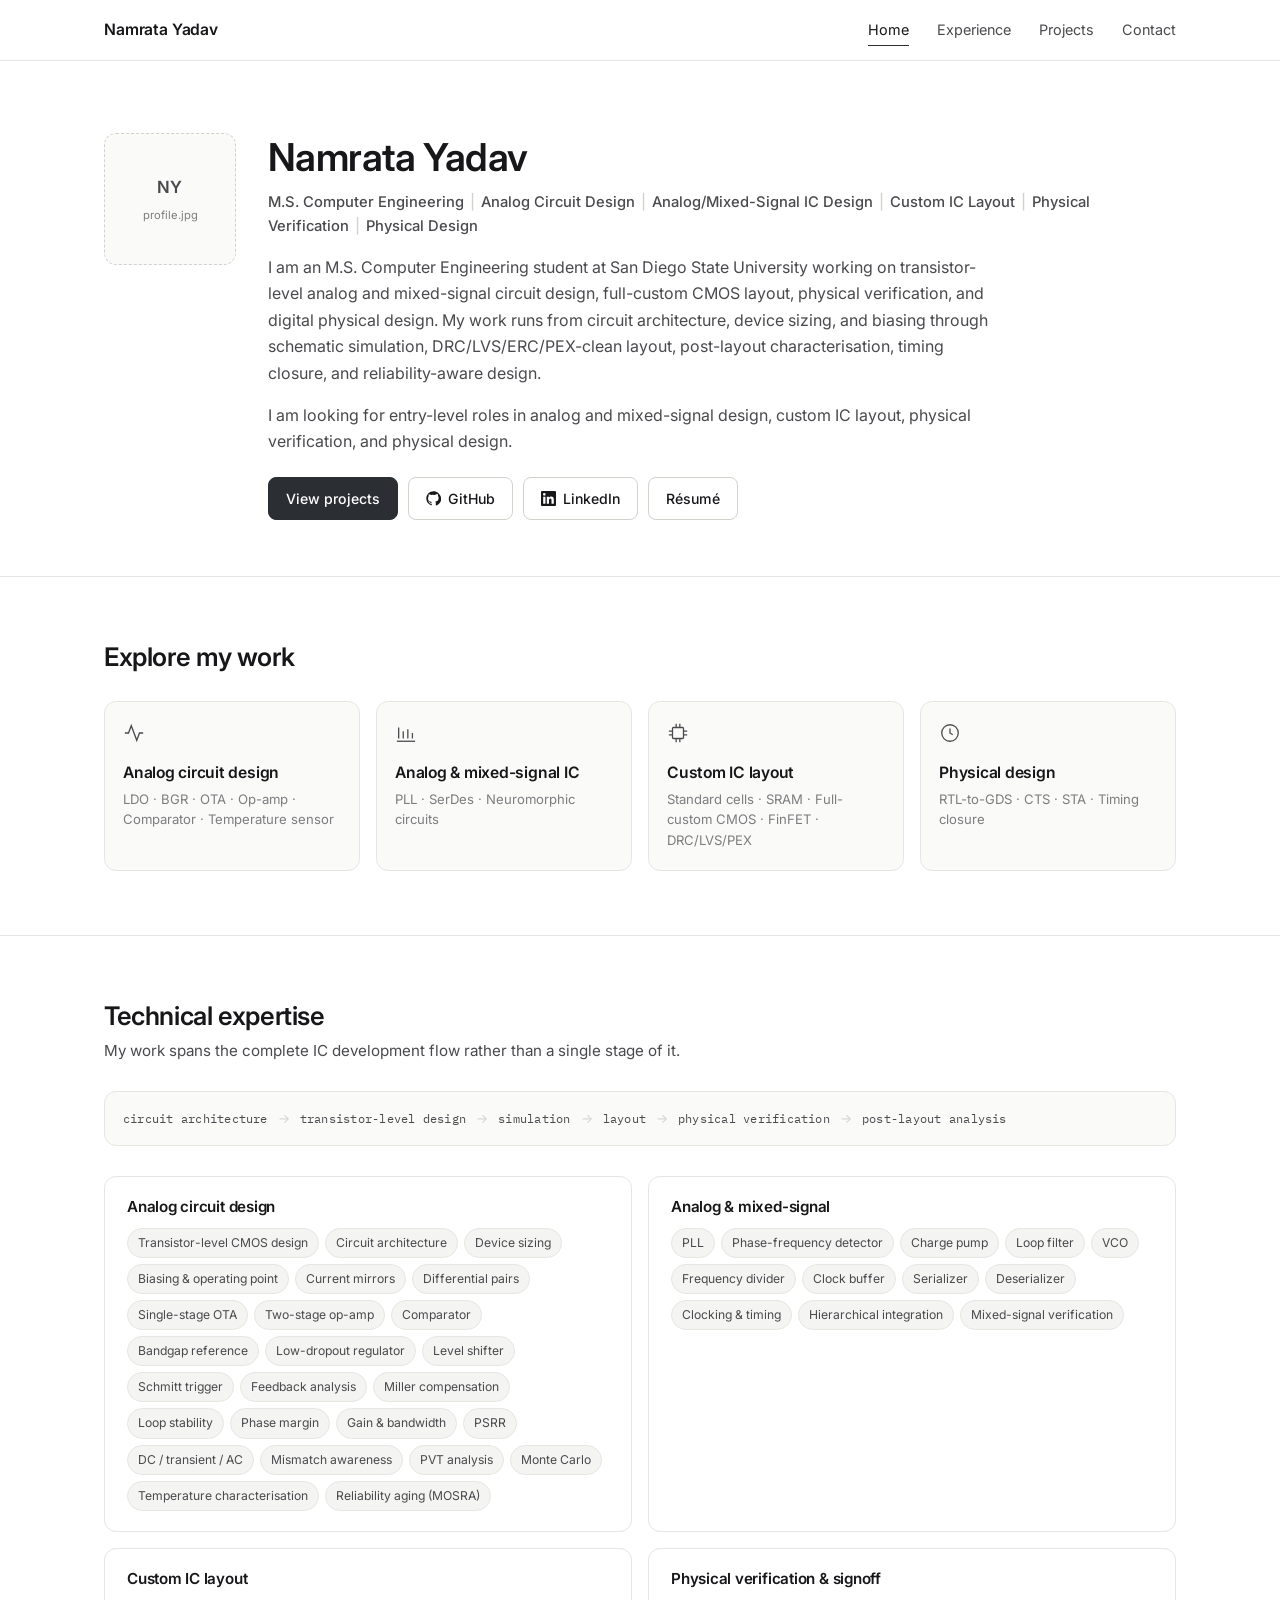
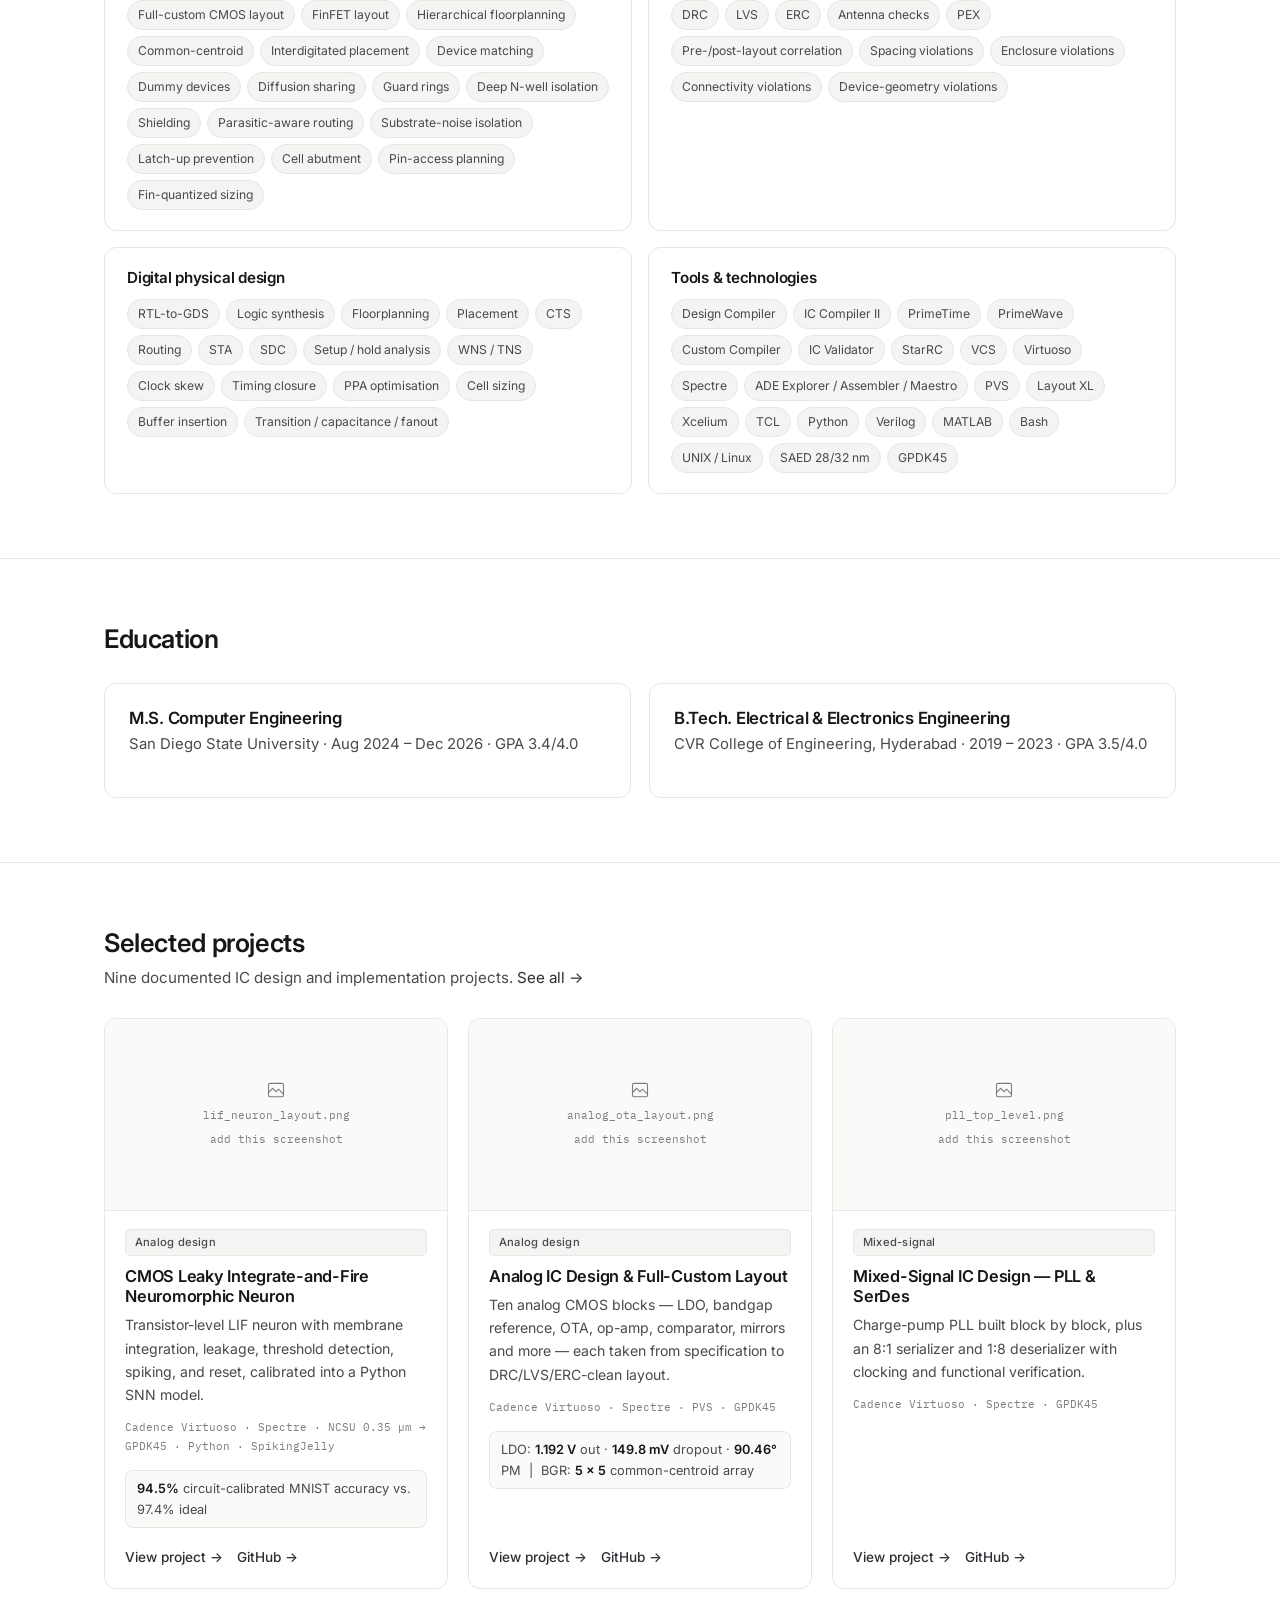
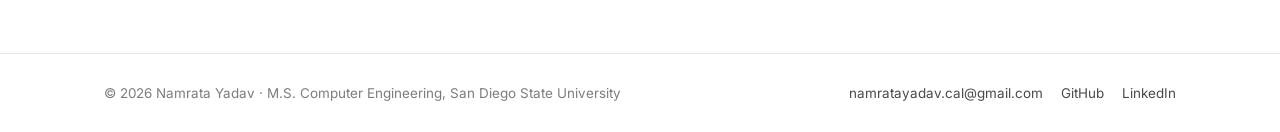
==== index.html @ 40e40172 "Add files via upload" ====
<!DOCTYPE html>
<html lang="en">
<head>
<meta charset="utf-8">
<meta name="viewport" content="width=device-width, initial-scale=1">
<title>Namrata Yadav | Analog &amp; Mixed-Signal IC Design and Layout</title>
<meta name="description" content="M.S. Computer Engineering student at SDSU specialising in analog circuit design, analog/mixed-signal IC design, custom IC layout, physical verification, and physical design.">
<link rel="preconnect" href="https://fonts.googleapis.com">
<link rel="preconnect" href="https://fonts.gstatic.com" crossorigin>
<link href="https://fonts.googleapis.com/css2?family=Inter:wght@400;500;600&family=IBM+Plex+Mono:wght@400;500&display=swap" rel="stylesheet">
<link rel="stylesheet" href="styles.css">
</head>
<body>
<header class="nav">
  <div class="nav-inner">
    <a class="nav-brand" href="index.html">Namrata Yadav</a>
    <button class="nav-toggle" aria-label="Toggle navigation" aria-expanded="false"><span></span></button>
    <nav class="nav-links">
      <a href="index.html">Home</a>
      <a href="experience.html">Experience</a>
      <a href="projects.html">Projects</a>
      <a href="contact.html">Contact</a>
    </nav>
  </div>
</header>
<main>
<section class="hero">
  <div class="wrap hero-grid">
    <img class="photo" src="profile.jpg" alt="Namrata Yadav">
    <div>
      <h1>Namrata Yadav</h1>
      <p class="hero-role">M.S. Computer Engineering<span>|</span>Analog Circuit Design<span>|</span>Analog/Mixed-Signal IC Design<span>|</span>Custom IC Layout<span>|</span>Physical Verification<span>|</span>Physical Design</p>
      <p class="lede">I am an M.S. Computer Engineering student at San Diego State University working on
      transistor-level analog and mixed-signal circuit design, full-custom CMOS layout, physical verification, and
      digital physical design. My work runs from circuit architecture, device sizing, and biasing through schematic
      simulation, DRC/LVS/ERC/PEX-clean layout, post-layout characterisation, timing closure, and reliability-aware
      design.</p>
      <p class="lede">I am looking for entry-level roles in analog and mixed-signal design, custom IC layout,
      physical verification, and physical design.</p>
      <div class="btn-row">
        <a class="btn btn-primary" href="projects.html">View projects</a>
        <a class="btn" href="https://github.com/NamrataVLSI"><svg viewBox="0 0 24 24" aria-hidden="true"><path d="M12 .5C5.7.5.5 5.7.5 12c0 5.1 3.3 9.4 7.9 10.9.6.1.8-.2.8-.6v-2c-3.2.7-3.9-1.5-3.9-1.5-.5-1.3-1.3-1.7-1.3-1.7-1.1-.7.1-.7.1-.7 1.2.1 1.8 1.2 1.8 1.2 1 1.8 2.7 1.3 3.4 1.1-.3-.8-.4-1.3-.8-1.6-2.6-.3-5.3-1.3-5.3-5.7 0-1.3.5-2.3 1.2-3.1-.1-.3-.5-1.5.1-3.1 0 0 1-.3 3.3 1.2a11.4 11.4 0 0 1 6 0C17.9 4.6 18.9 5 18.9 5c.6 1.6.2 2.8.1 3.1.8.8 1.2 1.8 1.2 3.1 0 4.4-2.7 5.4-5.3 5.7.4.4.8 1.1.8 2.2v3.3c0 .3.2.7.8.6 4.6-1.5 7.9-5.8 7.9-10.9C23.5 5.7 18.3.5 12 .5z"/></svg> GitHub</a>
        <a class="btn" href="https://www.linkedin.com/in/namrata-yadav"><svg viewBox="0 0 24 24" aria-hidden="true"><path d="M20.4 20.4h-3.6v-5.6c0-1.3 0-3-1.9-3s-2.1 1.4-2.1 2.9v5.7H9.3V9h3.4v1.6h.1c.5-.9 1.7-1.9 3.4-1.9 3.6 0 4.3 2.4 4.3 5.5v6.2zM5.3 7.4a2.1 2.1 0 1 1 0-4.2 2.1 2.1 0 0 1 0 4.2zM7.1 20.4H3.5V9h3.6v11.4zM22.2 0H1.8C.8 0 0 .8 0 1.7v20.6c0 .9.8 1.7 1.8 1.7h20.4c1 0 1.8-.8 1.8-1.7V1.7c0-.9-.8-1.7-1.8-1.7z"/></svg> LinkedIn</a>
        <a class="btn" href="Namrata_Yadav_Resume.pdf">R&eacute;sum&eacute;</a>
      </div>
    </div>
  </div>
</section>

<section class="section">
  <div class="wrap">
    <div class="section-head"><h2>Explore my work</h2></div>
    <div class="explore-grid"><a class="explore-card" href="projects.html#analog-design"><div class="explore-icon"><svg viewBox="0 0 24 24"><path d="M2 12h4l3-8 6 16 3-8h4"/></svg></div><h3>Analog circuit design</h3><p>LDO &middot; BGR &middot; OTA &middot; Op-amp &middot; Comparator &middot; Temperature sensor</p></a><a class="explore-card" href="projects.html#mixed-signal"><div class="explore-icon"><svg viewBox="0 0 24 24"><path d="M4 18V6M9 18V10M14 18V8M19 18v-6"/><path d="M2 21h20"/></svg></div><h3>Analog &amp; mixed-signal IC</h3><p>PLL &middot; SerDes &middot; Neuromorphic circuits</p></a><a class="explore-card" href="projects.html#custom-layout"><div class="explore-icon"><svg viewBox="0 0 24 24"><rect x="6" y="6" width="12" height="12" rx="1"/><path d="M10 2v4M14 2v4M10 18v4M14 18v4M2 10h4M2 14h4M18 10h4M18 14h4"/></svg></div><h3>Custom IC layout</h3><p>Standard cells &middot; SRAM &middot; Full-custom CMOS &middot; FinFET &middot; DRC/LVS/PEX</p></a><a class="explore-card" href="projects.html#physical-design"><div class="explore-icon"><svg viewBox="0 0 24 24"><circle cx="12" cy="12" r="9"/><path d="M12 7v5l3 2"/></svg></div><h3>Physical design</h3><p>RTL-to-GDS &middot; CTS &middot; STA &middot; Timing closure</p></a></div>
  </div>
</section>

<section class="section" id="expertise">
  <div class="wrap">
    <div class="section-head">
      <h2>Technical expertise</h2>
      <p>My work spans the complete IC development flow rather than a single stage of it.</p>
    </div>
    <div class="flow-rail">
      <span>circuit architecture</span><i>&rarr;</i>
      <span>transistor-level design</span><i>&rarr;</i>
      <span>simulation</span><i>&rarr;</i>
      <span>layout</span><i>&rarr;</i>
      <span>physical verification</span><i>&rarr;</i>
      <span>post-layout analysis</span>
    </div>
    <div class="skill-grid"><div class="skill-card"><h3>Analog circuit design</h3><div class="chips"><span class="chip">Transistor-level CMOS design</span><span class="chip">Circuit architecture</span><span class="chip">Device sizing</span><span class="chip">Biasing &amp; operating point</span><span class="chip">Current mirrors</span><span class="chip">Differential pairs</span><span class="chip">Single-stage OTA</span><span class="chip">Two-stage op-amp</span><span class="chip">Comparator</span><span class="chip">Bandgap reference</span><span class="chip">Low-dropout regulator</span><span class="chip">Level shifter</span><span class="chip">Schmitt trigger</span><span class="chip">Feedback analysis</span><span class="chip">Miller compensation</span><span class="chip">Loop stability</span><span class="chip">Phase margin</span><span class="chip">Gain &amp; bandwidth</span><span class="chip">PSRR</span><span class="chip">DC / transient / AC</span><span class="chip">Mismatch awareness</span><span class="chip">PVT analysis</span><span class="chip">Monte Carlo</span><span class="chip">Temperature characterisation</span><span class="chip">Reliability aging (MOSRA)</span></div></div><div class="skill-card"><h3>Analog &amp; mixed-signal</h3><div class="chips"><span class="chip">PLL</span><span class="chip">Phase-frequency detector</span><span class="chip">Charge pump</span><span class="chip">Loop filter</span><span class="chip">VCO</span><span class="chip">Frequency divider</span><span class="chip">Clock buffer</span><span class="chip">Serializer</span><span class="chip">Deserializer</span><span class="chip">Clocking &amp; timing</span><span class="chip">Hierarchical integration</span><span class="chip">Mixed-signal verification</span></div></div><div class="skill-card"><h3>Custom IC layout</h3><div class="chips"><span class="chip">Full-custom CMOS layout</span><span class="chip">FinFET layout</span><span class="chip">Hierarchical floorplanning</span><span class="chip">Common-centroid</span><span class="chip">Interdigitated placement</span><span class="chip">Device matching</span><span class="chip">Dummy devices</span><span class="chip">Diffusion sharing</span><span class="chip">Guard rings</span><span class="chip">Deep N-well isolation</span><span class="chip">Shielding</span><span class="chip">Parasitic-aware routing</span><span class="chip">Substrate-noise isolation</span><span class="chip">Latch-up prevention</span><span class="chip">Cell abutment</span><span class="chip">Pin-access planning</span><span class="chip">Fin-quantized sizing</span></div></div><div class="skill-card"><h3>Physical verification &amp; signoff</h3><div class="chips"><span class="chip">DRC</span><span class="chip">LVS</span><span class="chip">ERC</span><span class="chip">Antenna checks</span><span class="chip">PEX</span><span class="chip">Pre-/post-layout correlation</span><span class="chip">Spacing violations</span><span class="chip">Enclosure violations</span><span class="chip">Connectivity violations</span><span class="chip">Device-geometry violations</span></div></div><div class="skill-card"><h3>Digital physical design</h3><div class="chips"><span class="chip">RTL-to-GDS</span><span class="chip">Logic synthesis</span><span class="chip">Floorplanning</span><span class="chip">Placement</span><span class="chip">CTS</span><span class="chip">Routing</span><span class="chip">STA</span><span class="chip">SDC</span><span class="chip">Setup / hold analysis</span><span class="chip">WNS / TNS</span><span class="chip">Clock skew</span><span class="chip">Timing closure</span><span class="chip">PPA optimisation</span><span class="chip">Cell sizing</span><span class="chip">Buffer insertion</span><span class="chip">Transition / capacitance / fanout</span></div></div><div class="skill-card"><h3>Tools &amp; technologies</h3><div class="chips"><span class="chip">Design Compiler</span><span class="chip">IC Compiler II</span><span class="chip">PrimeTime</span><span class="chip">PrimeWave</span><span class="chip">Custom Compiler</span><span class="chip">IC Validator</span><span class="chip">StarRC</span><span class="chip">VCS</span><span class="chip">Virtuoso</span><span class="chip">Spectre</span><span class="chip">ADE Explorer / Assembler / Maestro</span><span class="chip">PVS</span><span class="chip">Layout XL</span><span class="chip">Xcelium</span><span class="chip">TCL</span><span class="chip">Python</span><span class="chip">Verilog</span><span class="chip">MATLAB</span><span class="chip">Bash</span><span class="chip">UNIX / Linux</span><span class="chip">SAED 28/32 nm</span><span class="chip">GPDK45</span></div></div></div>
  </div>
</section>

<section class="section" id="education">
  <div class="wrap">
    <div class="section-head"><h2>Education</h2></div>
    <div class="exp-grid">
      <div class="exp-card">
        <h3>M.S. Computer Engineering</h3>
        <p class="exp-meta">San Diego State University &middot; Aug 2024 &ndash; Dec 2026 &middot; GPA 3.4/4.0</p>
      </div>
      <div class="exp-card">
        <h3>B.Tech. Electrical &amp; Electronics Engineering</h3>
        <p class="exp-meta">CVR College of Engineering, Hyderabad &middot; 2019 &ndash; 2023 &middot; GPA 3.5/4.0</p>
      </div>
    </div>
  </div>
</section>

<section class="section">
  <div class="wrap">
    <div class="section-head">
      <h2>Selected projects</h2>
      <p>Nine documented IC design and implementation projects. <a href="projects.html">See all &rarr;</a></p>
    </div>
    <div class="proj-grid">
      <article class="proj-card" data-cats="analog-design custom-layout">
        <div class="proj-thumb"><img class="shot" src="lif_neuron_layout.png" alt="CMOS Leaky Integrate-and-Fire Neuromorphic Neuron"></div>
        <div class="proj-body">
          <span class="badge">Analog design</span>
          <h3>CMOS Leaky Integrate-and-Fire Neuromorphic Neuron</h3>
          <p class="proj-desc">Transistor-level LIF neuron with membrane integration, leakage, threshold detection, spiking, and reset, calibrated into a Python SNN model.</p>
          <p class="proj-tools">Cadence Virtuoso &middot; Spectre &middot; NCSU 0.35 &micro;m &rarr; GPDK45 &middot; Python &middot; SpikingJelly</p>
          <div class="proj-metric"><strong>94.5%</strong> circuit-calibrated MNIST accuracy vs. 97.4% ideal</div>
          <div class="proj-links"><a href="lif-neuron.html">View project &rarr;</a> <a href="https://github.com/NamrataVLSI">GitHub &rarr;</a></div>
        </div>
      </article>
      <article class="proj-card" data-cats="analog-design analog-layout physical-verification">
        <div class="proj-thumb"><img class="shot" src="analog_ota_layout.png" alt="Analog IC Design &amp; Full-Custom Layout"></div>
        <div class="proj-body">
          <span class="badge">Analog design</span>
          <h3>Analog IC Design &amp; Full-Custom Layout</h3>
          <p class="proj-desc">Ten analog CMOS blocks &mdash; LDO, bandgap reference, OTA, op-amp, comparator, mirrors and more &mdash; each taken from specification to DRC/LVS/ERC-clean layout.</p>
          <p class="proj-tools">Cadence Virtuoso &middot; Spectre &middot; PVS &middot; GPDK45</p>
          <div class="proj-metric">LDO: <strong>1.192 V</strong> out &middot; <strong>149.8 mV</strong> dropout &middot; <strong>90.46&deg;</strong> PM &nbsp;|&nbsp; BGR: <strong>5 &times; 5</strong> common-centroid array</div>
          <div class="proj-links"><a href="analog-ic.html">View project &rarr;</a> <a href="https://github.com/NamrataVLSI/Analog-IC-Design-and-Layout-">GitHub &rarr;</a></div>
        </div>
      </article>
      <article class="proj-card" data-cats="mixed-signal analog-design">
        <div class="proj-thumb"><img class="shot" src="pll_top_level.png" alt="Mixed-Signal IC Design &mdash; PLL &amp; SerDes"></div>
        <div class="proj-body">
          <span class="badge">Mixed-signal</span>
          <h3>Mixed-Signal IC Design &mdash; PLL &amp; SerDes</h3>
          <p class="proj-desc">Charge-pump PLL built block by block, plus an 8:1 serializer and 1:8 deserializer with clocking and functional verification.</p>
          <p class="proj-tools">Cadence Virtuoso &middot; Spectre &middot; GPDK45</p>
          
          <div class="proj-links"><a href="mixed-signal.html">View project &rarr;</a> <a href="https://github.com/NamrataVLSI/Mixed-Signal-Design">GitHub &rarr;</a></div>
        </div>
      </article>
    </div>
  </div>
</section>
</main>
<footer class="footer">
  <div class="wrap footer-inner">
    <p>&copy; 2026 Namrata Yadav &middot; M.S. Computer Engineering, San Diego State University</p>
    <div style="display:flex;gap:18px;">
      <a href="mailto:namratayadav.cal@gmail.com">namratayadav.cal@gmail.com</a>
      <a href="https://github.com/NamrataVLSI">GitHub</a>
      <a href="https://www.linkedin.com/in/namrata-yadav">LinkedIn</a>
    </div>
  </div>
</footer>
<script src="main.js"></script>
</body>
</html>
---- styles.css ----
/* Namrata Yadav — portfolio stylesheet */

:root {
  --bg:            #ffffff;
  --surface:       #fafaf9;
  --surface-2:     #f4f4f2;
  --border:        #e6e6e2;
  --border-strong: #d2d2cd;
  --ink:           #17171a;
  --ink-soft:      #4a4a4e;
  --ink-muted:     #7d7d80;
  --accent:        #2b2f33;
  --accent-hover:  #14171a;
  --radius:        12px;
  --radius-sm:     8px;
  --maxw:          1120px;
  --font:          'Inter', -apple-system, BlinkMacSystemFont, 'Segoe UI', Roboto, sans-serif;
  --mono:          'IBM Plex Mono', ui-monospace, SFMono-Regular, Menlo, monospace;
}

* { box-sizing: border-box; }

html { scroll-behavior: smooth; scroll-padding-top: 76px; }

body {
  margin: 0;
  background: var(--bg);
  color: var(--ink);
  font-family: var(--font);
  font-size: 16px;
  line-height: 1.65;
  -webkit-font-smoothing: antialiased;
}

img { max-width: 100%; display: block; }

a { color: var(--accent); text-decoration: none; }
a:hover { color: var(--accent-hover); text-decoration: underline; }

:focus-visible { outline: 2px solid var(--accent); outline-offset: 2px; }

.wrap { max-width: var(--maxw); margin: 0 auto; padding: 0 24px; }

h1, h2, h3, h4 { line-height: 1.25; margin: 0; font-weight: 600; letter-spacing: -0.015em; }
h1 { font-size: 2.4rem; }
h2 { font-size: 1.6rem; }
h3 { font-size: 1.15rem; }
h4 { font-size: 1rem; }
p  { margin: 0 0 1rem; }

.mono {
  font-family: var(--mono);
  font-size: 0.75rem;
  letter-spacing: 0.04em;
  text-transform: lowercase;
  color: var(--ink-muted);
}

/* ---------- nav ---------- */

.nav {
  position: sticky; top: 0; z-index: 50;
  background: rgba(255,255,255,0.92);
  backdrop-filter: saturate(180%) blur(8px);
  border-bottom: 1px solid var(--border);
}
.nav-inner {
  max-width: var(--maxw); margin: 0 auto; padding: 0 24px;
  height: 60px; display: flex; align-items: center; justify-content: space-between;
}
.nav-brand { font-weight: 600; font-size: 0.98rem; color: var(--ink); text-decoration: none; letter-spacing: -0.01em; }
.nav-brand:hover { text-decoration: none; }
.nav-links { display: flex; gap: 28px; align-items: center; }
.nav-links a {
  font-size: 0.9rem; color: var(--ink-soft); text-decoration: none; padding: 4px 0;
  border-bottom: 1.5px solid transparent;
}
.nav-links a:hover { color: var(--ink); text-decoration: none; border-bottom-color: var(--border-strong); }
.nav-links a.active { color: var(--ink); border-bottom-color: var(--accent); }
.nav-toggle {
  display: none; background: none; border: 1px solid var(--border);
  border-radius: var(--radius-sm); width: 38px; height: 34px; cursor: pointer;
  align-items: center; justify-content: center;
}
.nav-toggle span { display: block; width: 16px; height: 1.5px; background: var(--ink); position: relative; }
.nav-toggle span::before, .nav-toggle span::after {
  content: ''; position: absolute; left: 0; width: 16px; height: 1.5px; background: var(--ink);
}
.nav-toggle span::before { top: -5px; }
.nav-toggle span::after  { top: 5px; }

/* ---------- sections ---------- */

.section { padding: 64px 0; border-top: 1px solid var(--border); }
.section:first-of-type { border-top: none; }
.section-head { margin-bottom: 28px; }
.section-head h2 { margin-bottom: 6px; }
.section-head p { color: var(--ink-soft); margin: 0; max-width: 700px; font-size: 0.95rem; }

/* ---------- hero ---------- */

.hero { padding: 72px 0 56px; }
.hero-grid {
  display: grid; grid-template-columns: 132px 1fr; gap: 32px; align-items: start;
}
.photo {
  width: 132px; height: 132px; border-radius: var(--radius);
  object-fit: cover; border: 1px solid var(--border); background: var(--surface-2);
}
.photo-ph {
  width: 132px; height: 132px; border-radius: var(--radius);
  border: 1px dashed var(--border-strong); background: var(--surface);
  display: flex; flex-direction: column; align-items: center; justify-content: center;
  color: var(--ink-muted); font-size: 0.7rem; text-align: center; padding: 8px; gap: 4px;
}
.photo-ph strong { font-size: 1.05rem; font-weight: 600; color: var(--ink-soft); letter-spacing: 0.04em; }
.hero h1 { margin-bottom: 10px; }
.hero-role {
  font-size: 0.92rem; color: var(--ink-soft); font-weight: 500;
  margin-bottom: 16px; line-height: 1.6;
}
.hero-role span { color: var(--border-strong); margin: 0 6px; }
.hero p.lede { color: var(--ink-soft); max-width: 720px; font-size: 1rem; }
.hero-meta { font-size: 0.88rem; color: var(--ink-muted); margin-bottom: 18px; }

.btn-row { display: flex; flex-wrap: wrap; gap: 10px; margin-top: 22px; }
.btn {
  display: inline-flex; align-items: center; gap: 7px;
  font-size: 0.88rem; font-weight: 500; padding: 9px 17px;
  border-radius: var(--radius-sm); border: 1px solid var(--border-strong);
  color: var(--ink); background: #fff; text-decoration: none;
  transition: background .15s ease, border-color .15s ease, transform .15s ease;
}
.btn:hover { background: var(--surface-2); border-color: var(--ink-muted); text-decoration: none; color: var(--ink); }
.btn-primary { background: var(--accent); border-color: var(--accent); color: #fff; }
.btn-primary:hover { background: var(--accent-hover); border-color: var(--accent-hover); color: #fff; }
.btn svg { width: 15px; height: 15px; fill: currentColor; }

/* ---------- explore cards ---------- */

.explore-grid { display: grid; grid-template-columns: repeat(4, 1fr); gap: 16px; }
.explore-card {
  background: var(--surface); border: 1px solid var(--border);
  border-radius: var(--radius); padding: 20px 18px; text-decoration: none; color: var(--ink);
  transition: border-color .15s ease, transform .15s ease, box-shadow .15s ease;
}
.explore-card:hover {
  text-decoration: none; color: var(--ink); border-color: var(--border-strong);
  transform: translateY(-2px); box-shadow: 0 4px 14px rgba(20,20,20,0.05);
}
.explore-card h3 { font-size: 0.98rem; margin-bottom: 6px; }
.explore-card p { font-size: 0.82rem; color: var(--ink-muted); margin: 0; line-height: 1.55; }
.explore-icon { margin-bottom: 12px; color: var(--ink-soft); }
.explore-icon svg { width: 22px; height: 22px; stroke: currentColor; fill: none; stroke-width: 1.4; }

/* ---------- expertise ---------- */

.flow-rail {
  display: flex; flex-wrap: wrap; align-items: center; gap: 10px;
  padding: 16px 18px; background: var(--surface); border: 1px solid var(--border);
  border-radius: var(--radius); margin-bottom: 30px;
}
.flow-rail span {
  font-family: var(--mono); font-size: 0.74rem; color: var(--ink-soft);
  letter-spacing: 0.02em;
}
.flow-rail i { color: var(--border-strong); font-style: normal; font-size: 0.8rem; }

.skill-grid { display: grid; grid-template-columns: repeat(2, 1fr); gap: 16px; }
.skill-card {
  background: #fff; border: 1px solid var(--border); border-radius: var(--radius);
  padding: 20px 22px;
}
.skill-card h3 { font-size: 0.95rem; margin-bottom: 12px; }
.chips { display: flex; flex-wrap: wrap; gap: 6px; }
.chip {
  font-size: 0.76rem; padding: 4px 10px; border-radius: 999px;
  background: var(--surface-2); color: var(--ink-soft); border: 1px solid var(--border);
  white-space: nowrap;
}

/* ---------- experience ---------- */

.exp-grid { display: grid; grid-template-columns: repeat(2, 1fr); gap: 18px; align-items: start; }
.exp-card {
  background: #fff; border: 1px solid var(--border); border-radius: var(--radius);
  padding: 24px; transition: border-color .15s ease, box-shadow .15s ease;
}
.exp-card:hover { border-color: var(--border-strong); box-shadow: 0 4px 14px rgba(20,20,20,0.05); }
.exp-card.featured { grid-column: 1 / -1; }
.exp-org {
  display: flex; align-items: center; gap: 12px; margin-bottom: 14px;
  padding-bottom: 14px; border-bottom: 1px solid var(--border);
}
.exp-logo {
  width: 40px; height: 40px; border-radius: var(--radius-sm); flex: 0 0 40px;
  background: var(--surface-2); border: 1px solid var(--border);
  display: flex; align-items: center; justify-content: center;
  font-weight: 600; font-size: 0.8rem; color: var(--ink-soft); letter-spacing: 0.02em;
}
.exp-card h3 { font-size: 1.05rem; margin-bottom: 3px; }
.exp-meta { font-size: 0.85rem; color: var(--ink-muted); }
.exp-card ul { margin: 0 0 14px; padding-left: 18px; color: var(--ink-soft); font-size: 0.92rem; }
.exp-card ul li { margin-bottom: 7px; }
.exp-card > p { font-size: 0.93rem; color: var(--ink-soft); }
.tagline { font-family: var(--mono); font-size: 0.73rem; color: var(--ink-muted); margin-top: 14px; }

/* ---------- projects ---------- */

.filter-row { display: flex; flex-wrap: wrap; gap: 8px; margin-bottom: 26px; }
.filter-btn {
  font-size: 0.82rem; padding: 6px 14px; border-radius: 999px; cursor: pointer;
  border: 1px solid var(--border-strong); background: #fff; color: var(--ink-soft);
  font-family: var(--font);
}
.filter-btn:hover { background: var(--surface-2); }
.filter-btn.active { background: var(--accent); border-color: var(--accent); color: #fff; }

.proj-grid { display: grid; grid-template-columns: repeat(3, 1fr); gap: 20px; }
.proj-card {
  display: flex; flex-direction: column;
  background: #fff; border: 1px solid var(--border); border-radius: var(--radius);
  overflow: hidden; transition: border-color .15s ease, transform .15s ease, box-shadow .15s ease;
}
.proj-card:hover {
  border-color: var(--border-strong); transform: translateY(-2px);
  box-shadow: 0 6px 18px rgba(20,20,20,0.06);
}
.proj-thumb { aspect-ratio: 16 / 9; background: var(--surface); border-bottom: 1px solid var(--border); }
.proj-thumb img { width: 100%; height: 100%; object-fit: cover; }
.img-ph {
  width: 100%; height: 100%; display: flex; flex-direction: column;
  align-items: center; justify-content: center; gap: 6px;
  background: var(--surface); color: var(--ink-muted);
  font-family: var(--mono); font-size: 0.7rem; text-align: center; padding: 10px;
}
.img-ph svg { width: 20px; height: 20px; stroke: currentColor; fill: none; stroke-width: 1.3; }
.proj-body { padding: 18px 20px 20px; display: flex; flex-direction: column; flex: 1; }
.badge {
  display: inline-block; font-size: 0.7rem; font-weight: 500;
  padding: 3px 9px; border-radius: 5px; margin-bottom: 10px;
  background: var(--surface-2); color: var(--ink-soft); border: 1px solid var(--border);
  letter-spacing: 0.02em;
}
.badge.progress { background: #fff; border-style: dashed; color: var(--ink-muted); }
.proj-body h3 { font-size: 1.02rem; margin-bottom: 7px; }
.proj-desc { font-size: 0.88rem; color: var(--ink-soft); margin-bottom: 12px; }
.proj-tools { font-family: var(--mono); font-size: 0.71rem; color: var(--ink-muted); margin-bottom: 14px; }
.proj-metric {
  font-size: 0.8rem; color: var(--ink-soft); background: var(--surface);
  border: 1px solid var(--border); border-radius: var(--radius-sm);
  padding: 7px 11px; margin-bottom: 14px;
}
.proj-metric strong { color: var(--ink); font-weight: 600; }
.proj-links { display: flex; gap: 14px; margin-top: auto; padding-top: 4px; font-size: 0.85rem; font-weight: 500; }

/* ---------- project detail ---------- */

.crumb { font-size: 0.85rem; color: var(--ink-muted); padding: 22px 0 0; }
.detail-head { padding: 18px 0 40px; border-bottom: 1px solid var(--border); }
.detail-head h1 { font-size: 2rem; margin-bottom: 10px; }
.detail-sub { font-size: 1rem; color: var(--ink-soft); max-width: 780px; margin-bottom: 16px; }
.detail-tools { font-family: var(--mono); font-size: 0.76rem; color: var(--ink-muted); }

.detail-body { padding: 40px 0 64px; }
.block { margin-bottom: 40px; }
.block h2 {
  font-size: 1.18rem; margin-bottom: 14px; padding-bottom: 8px;
  border-bottom: 1px solid var(--border);
}
.block h3 { font-size: 0.98rem; margin: 20px 0 8px; }
.block p, .block li { color: var(--ink-soft); font-size: 0.95rem; }
.block ul { padding-left: 20px; margin: 0 0 1rem; }
.block ul li { margin-bottom: 6px; }
.block ul li strong { color: var(--ink); font-weight: 600; }

.flow-vert { display: flex; flex-wrap: wrap; gap: 8px; align-items: center; }
.flow-step {
  font-family: var(--mono); font-size: 0.74rem; color: var(--ink-soft);
  background: var(--surface); border: 1px solid var(--border);
  border-radius: var(--radius-sm); padding: 7px 12px;
}
.flow-arrow { color: var(--border-strong); }

.figure { margin: 0 0 18px; }
.figure .frame {
  border: 1px solid var(--border); border-radius: var(--radius);
  overflow: hidden; background: var(--surface); min-height: 190px;
  display: flex; align-items: center; justify-content: center;
}
.figure figcaption { font-size: 0.8rem; color: var(--ink-muted); margin-top: 8px; }
.fig-grid { display: grid; grid-template-columns: repeat(2, 1fr); gap: 18px; }

.metrics { display: grid; grid-template-columns: repeat(4, 1fr); gap: 14px; }
.metric {
  background: var(--surface); border: 1px solid var(--border);
  border-radius: var(--radius); padding: 16px 18px;
}
.metric .k { font-family: var(--mono); font-size: 0.72rem; color: var(--ink-muted); margin-bottom: 6px; }
.metric .v { font-size: 1.32rem; font-weight: 600; letter-spacing: -0.02em; }

.note {
  background: var(--surface); border: 1px solid var(--border);
  border-left: 3px solid var(--border-strong); border-radius: 0 var(--radius-sm) var(--radius-sm) 0;
  padding: 13px 16px; font-size: 0.88rem; color: var(--ink-soft); margin-bottom: 18px;
}
.note strong { color: var(--ink); }

.table-wrap { overflow-x: auto; }
table { width: 100%; border-collapse: collapse; font-size: 0.9rem; }
th, td { text-align: left; padding: 10px 12px; border-bottom: 1px solid var(--border); vertical-align: top; }
th { font-size: 0.78rem; text-transform: uppercase; letter-spacing: 0.05em; color: var(--ink-muted); font-weight: 600; }
td { color: var(--ink-soft); }
td strong { color: var(--ink); font-weight: 600; }

/* ---------- contact ---------- */

.contact-grid { display: grid; grid-template-columns: repeat(4, 1fr); gap: 16px; }
.contact-card {
  background: #fff; border: 1px solid var(--border); border-radius: var(--radius);
  padding: 22px 20px; text-decoration: none; color: var(--ink);
  transition: border-color .15s ease, transform .15s ease, box-shadow .15s ease;
}
.contact-card:hover {
  text-decoration: none; color: var(--ink); border-color: var(--border-strong);
  transform: translateY(-2px); box-shadow: 0 4px 14px rgba(20,20,20,0.05);
}
.contact-card svg { width: 20px; height: 20px; stroke: currentColor; fill: none; stroke-width: 1.4; color: var(--ink-soft); margin-bottom: 12px; }
.contact-card h3 { font-size: 0.95rem; margin-bottom: 4px; }
.contact-card p { font-size: 0.83rem; color: var(--ink-muted); margin: 0; word-break: break-word; }

/* ---------- footer ---------- */

.footer { border-top: 1px solid var(--border); padding: 28px 0; }
.footer-inner { display: flex; justify-content: space-between; align-items: center; gap: 16px; flex-wrap: wrap; }
.footer p { margin: 0; font-size: 0.84rem; color: var(--ink-muted); }
.footer a { font-size: 0.84rem; color: var(--ink-soft); }

/* ---------- responsive ---------- */

@media (max-width: 900px) {
  .explore-grid, .contact-grid { grid-template-columns: repeat(2, 1fr); }
  .proj-grid { grid-template-columns: repeat(2, 1fr); }
  .metrics { grid-template-columns: repeat(2, 1fr); }
  .exp-grid { grid-template-columns: 1fr; }
  .skill-grid { grid-template-columns: 1fr; }
}

@media (max-width: 720px) {
  h1 { font-size: 1.9rem; }
  .detail-head h1 { font-size: 1.6rem; }
  .hero { padding: 44px 0 36px; }
  .section { padding: 48px 0; }
  .hero-grid { grid-template-columns: 1fr; gap: 20px; }
  .proj-grid, .explore-grid, .contact-grid, .fig-grid { grid-template-columns: 1fr; }
  .nav-toggle { display: flex; }
  .nav-links {
    position: absolute; top: 60px; left: 0; right: 0;
    flex-direction: column; align-items: flex-start; gap: 0;
    background: #fff; border-bottom: 1px solid var(--border);
    padding: 8px 24px 16px; display: none;
  }
  .nav-links.open { display: flex; }
  .nav-links a { padding: 10px 0; width: 100%; border-bottom: none; }
}

@media (prefers-reduced-motion: reduce) {
  * { transition: none !important; scroll-behavior: auto !important; }
  .proj-card:hover, .explore-card:hover, .contact-card:hover { transform: none; }
}

@media print {
  .nav, .footer, .filter-row { display: none; }
}
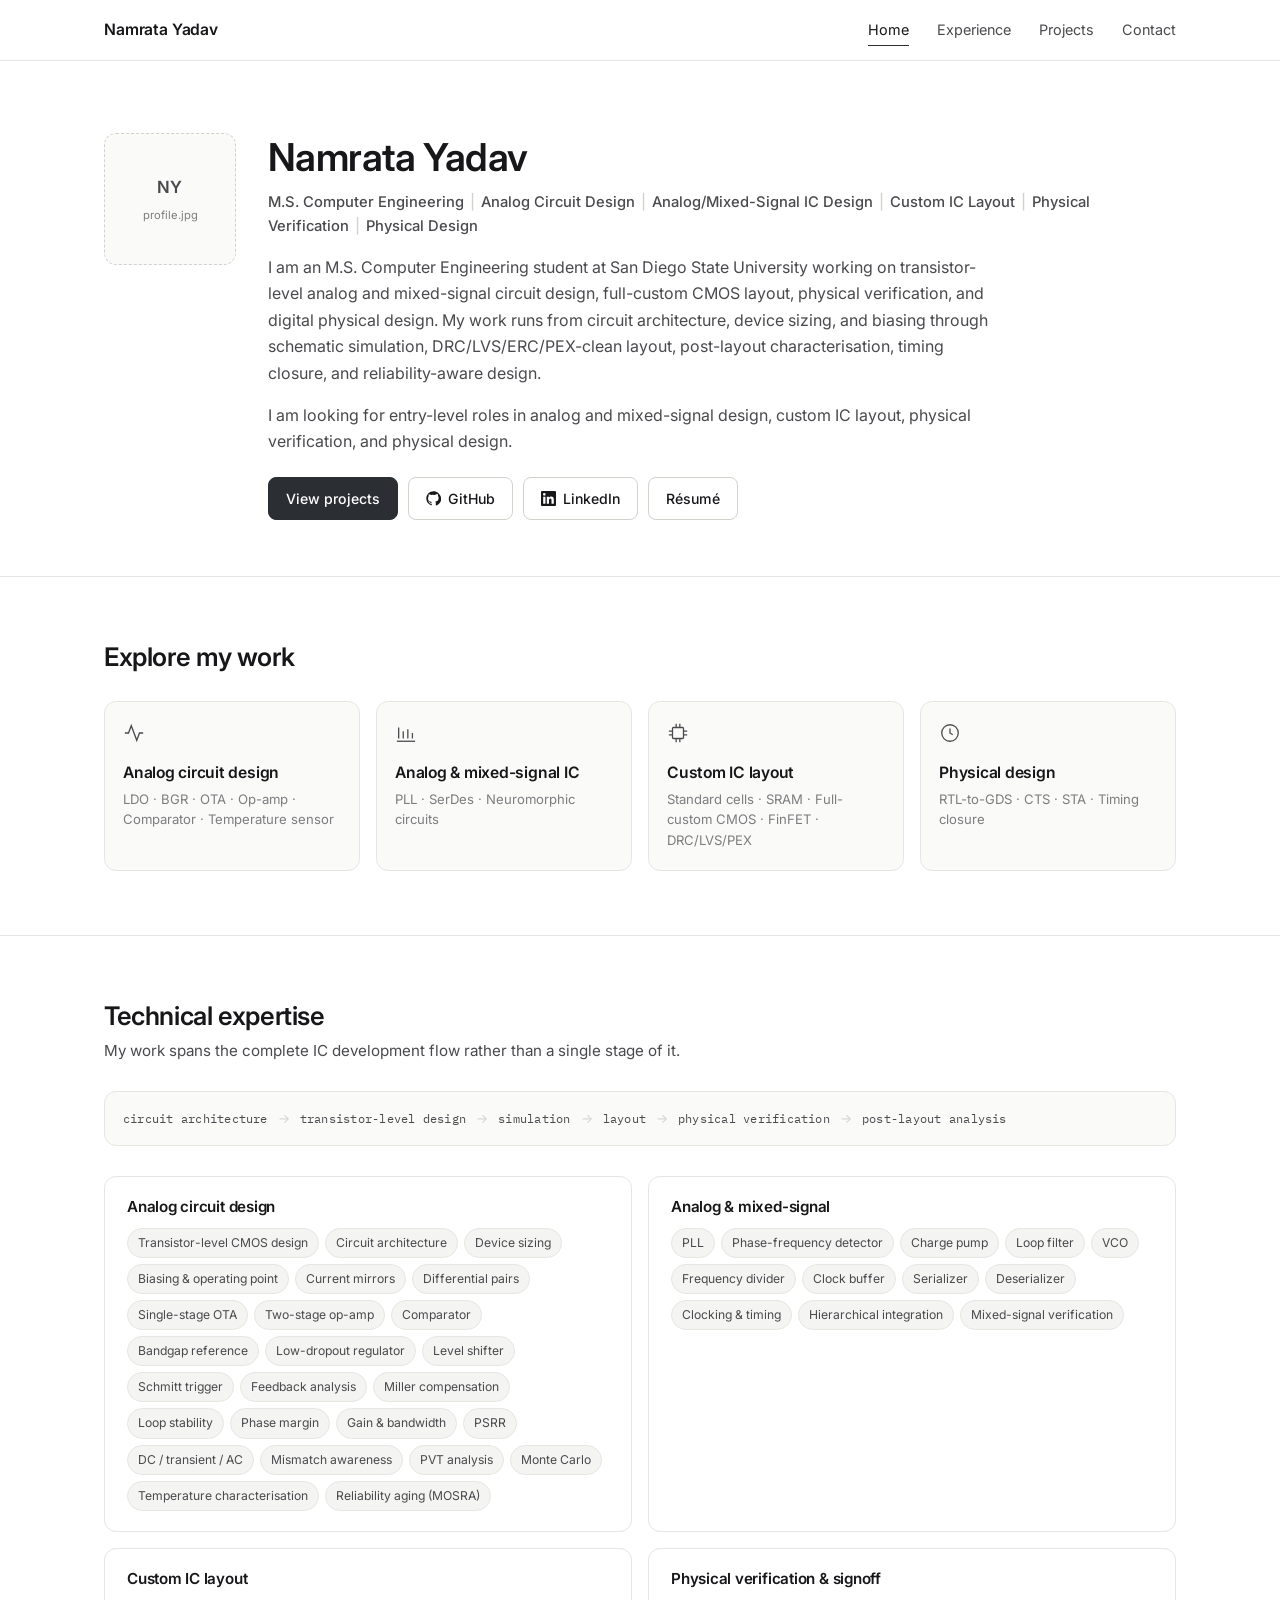
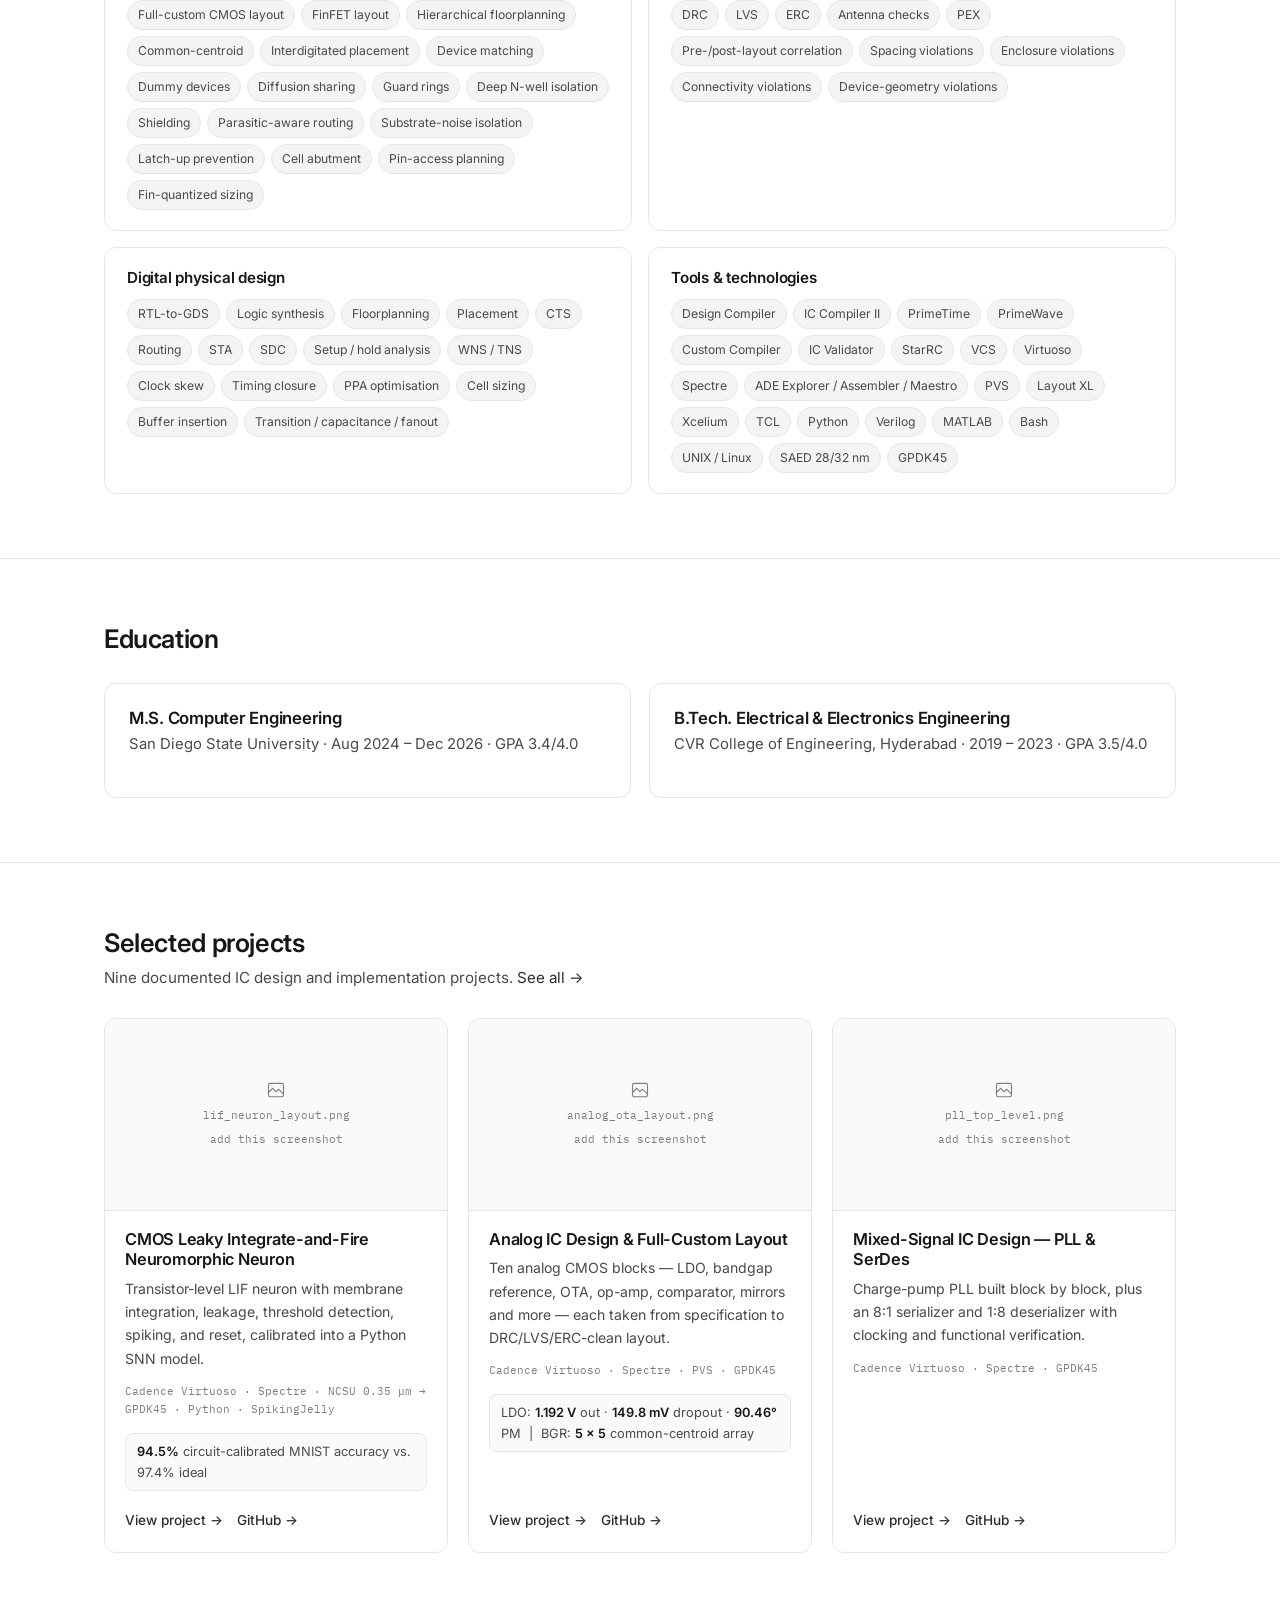
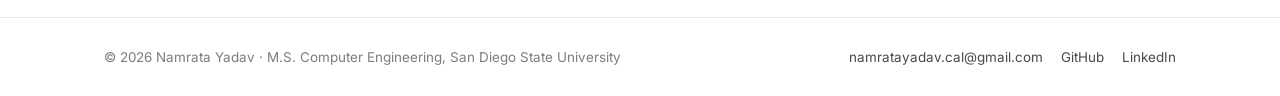
==== commit 894e6899: "Add files via upload" ====
--- a/index.html
+++ b/index.html
@@ -50,7 +50,7 @@
 <section class="section">
   <div class="wrap">
     <div class="section-head"><h2>Explore my work</h2></div>
-    <div class="explore-grid"><a class="explore-card" href="projects.html#analog-design"><div class="explore-icon"><svg viewBox="0 0 24 24"><path d="M2 12h4l3-8 6 16 3-8h4"/></svg></div><h3>Analog circuit design</h3><p>LDO &middot; BGR &middot; OTA &middot; Op-amp &middot; Comparator &middot; Temperature sensor</p></a><a class="explore-card" href="projects.html#mixed-signal"><div class="explore-icon"><svg viewBox="0 0 24 24"><path d="M4 18V6M9 18V10M14 18V8M19 18v-6"/><path d="M2 21h20"/></svg></div><h3>Analog &amp; mixed-signal IC</h3><p>PLL &middot; SerDes &middot; Neuromorphic circuits</p></a><a class="explore-card" href="projects.html#custom-layout"><div class="explore-icon"><svg viewBox="0 0 24 24"><rect x="6" y="6" width="12" height="12" rx="1"/><path d="M10 2v4M14 2v4M10 18v4M14 18v4M2 10h4M2 14h4M18 10h4M18 14h4"/></svg></div><h3>Custom IC layout</h3><p>Standard cells &middot; SRAM &middot; Full-custom CMOS &middot; FinFET &middot; DRC/LVS/PEX</p></a><a class="explore-card" href="projects.html#physical-design"><div class="explore-icon"><svg viewBox="0 0 24 24"><circle cx="12" cy="12" r="9"/><path d="M12 7v5l3 2"/></svg></div><h3>Physical design</h3><p>RTL-to-GDS &middot; CTS &middot; STA &middot; Timing closure</p></a></div>
+    <div class="explore-grid"><a class="explore-card" href="projects.html"><div class="explore-icon"><svg viewBox="0 0 24 24"><path d="M2 12h4l3-8 6 16 3-8h4"/></svg></div><h3>Analog circuit design</h3><p>LDO &middot; BGR &middot; OTA &middot; Op-amp &middot; Comparator &middot; Temperature sensor</p></a><a class="explore-card" href="projects.html"><div class="explore-icon"><svg viewBox="0 0 24 24"><path d="M4 18V6M9 18V10M14 18V8M19 18v-6"/><path d="M2 21h20"/></svg></div><h3>Analog &amp; mixed-signal IC</h3><p>PLL &middot; SerDes &middot; Neuromorphic circuits</p></a><a class="explore-card" href="projects.html"><div class="explore-icon"><svg viewBox="0 0 24 24"><rect x="6" y="6" width="12" height="12" rx="1"/><path d="M10 2v4M14 2v4M10 18v4M14 18v4M2 10h4M2 14h4M18 10h4M18 14h4"/></svg></div><h3>Custom IC layout</h3><p>Standard cells &middot; SRAM &middot; Full-custom CMOS &middot; FinFET &middot; DRC/LVS/PEX</p></a><a class="explore-card" href="projects.html"><div class="explore-icon"><svg viewBox="0 0 24 24"><circle cx="12" cy="12" r="9"/><path d="M12 7v5l3 2"/></svg></div><h3>Physical design</h3><p>RTL-to-GDS &middot; CTS &middot; STA &middot; Timing closure</p></a></div>
   </div>
 </section>
 
@@ -95,10 +95,9 @@
       <p>Nine documented IC design and implementation projects. <a href="projects.html">See all &rarr;</a></p>
     </div>
     <div class="proj-grid">
-      <article class="proj-card" data-cats="analog-design custom-layout">
+      <article class="proj-card">
         <div class="proj-thumb"><img class="shot" src="lif_neuron_layout.png" alt="CMOS Leaky Integrate-and-Fire Neuromorphic Neuron"></div>
         <div class="proj-body">
-          <span class="badge">Analog design</span>
           <h3>CMOS Leaky Integrate-and-Fire Neuromorphic Neuron</h3>
           <p class="proj-desc">Transistor-level LIF neuron with membrane integration, leakage, threshold detection, spiking, and reset, calibrated into a Python SNN model.</p>
           <p class="proj-tools">Cadence Virtuoso &middot; Spectre &middot; NCSU 0.35 &micro;m &rarr; GPDK45 &middot; Python &middot; SpikingJelly</p>
@@ -106,10 +105,9 @@
           <div class="proj-links"><a href="lif-neuron.html">View project &rarr;</a> <a href="https://github.com/NamrataVLSI">GitHub &rarr;</a></div>
         </div>
       </article>
-      <article class="proj-card" data-cats="analog-design analog-layout physical-verification">
+      <article class="proj-card">
         <div class="proj-thumb"><img class="shot" src="analog_ota_layout.png" alt="Analog IC Design &amp; Full-Custom Layout"></div>
         <div class="proj-body">
-          <span class="badge">Analog design</span>
           <h3>Analog IC Design &amp; Full-Custom Layout</h3>
           <p class="proj-desc">Ten analog CMOS blocks &mdash; LDO, bandgap reference, OTA, op-amp, comparator, mirrors and more &mdash; each taken from specification to DRC/LVS/ERC-clean layout.</p>
           <p class="proj-tools">Cadence Virtuoso &middot; Spectre &middot; PVS &middot; GPDK45</p>
@@ -117,10 +115,9 @@
           <div class="proj-links"><a href="analog-ic.html">View project &rarr;</a> <a href="https://github.com/NamrataVLSI/Analog-IC-Design-and-Layout-">GitHub &rarr;</a></div>
         </div>
       </article>
-      <article class="proj-card" data-cats="mixed-signal analog-design">
+      <article class="proj-card">
         <div class="proj-thumb"><img class="shot" src="pll_top_level.png" alt="Mixed-Signal IC Design &mdash; PLL &amp; SerDes"></div>
         <div class="proj-body">
-          <span class="badge">Mixed-signal</span>
           <h3>Mixed-Signal IC Design &mdash; PLL &amp; SerDes</h3>
           <p class="proj-desc">Charge-pump PLL built block by block, plus an 8:1 serializer and 1:8 deserializer with clocking and functional verification.</p>
           <p class="proj-tools">Cadence Virtuoso &middot; Spectre &middot; GPDK45</p>
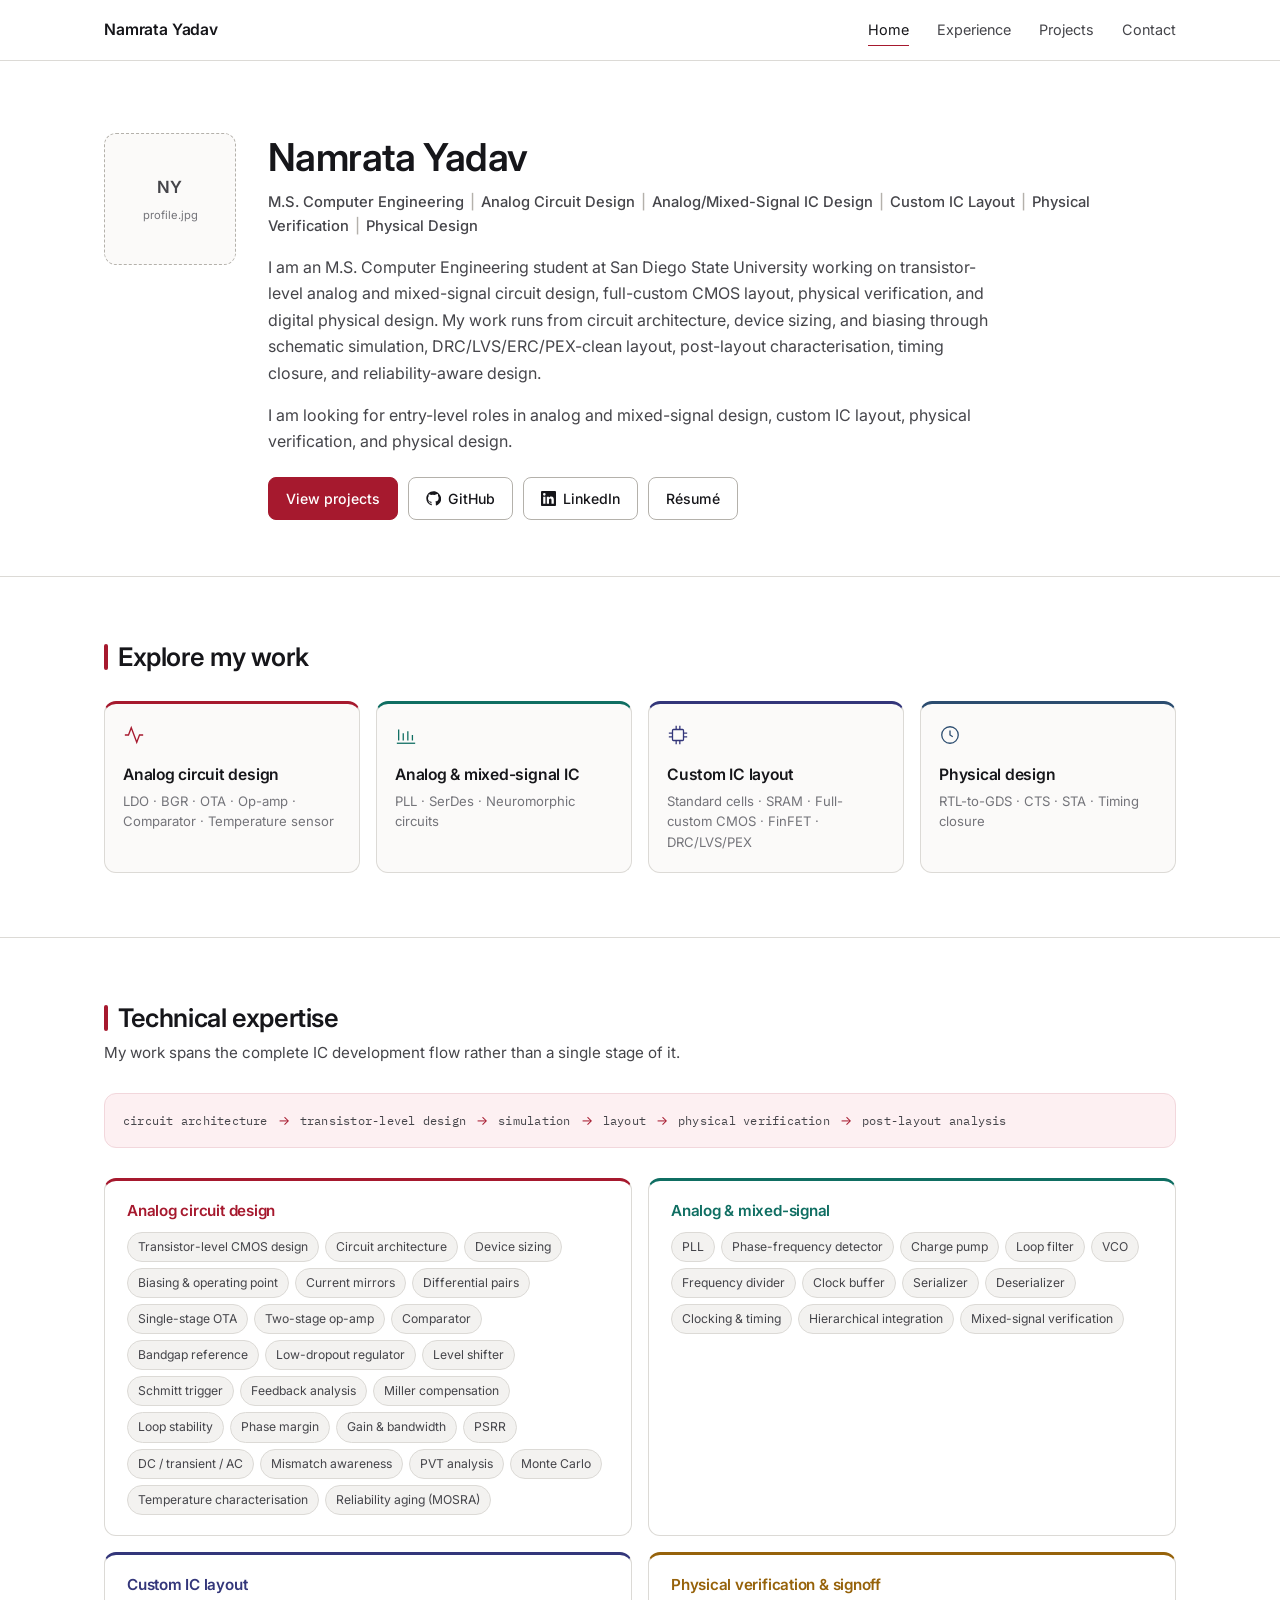
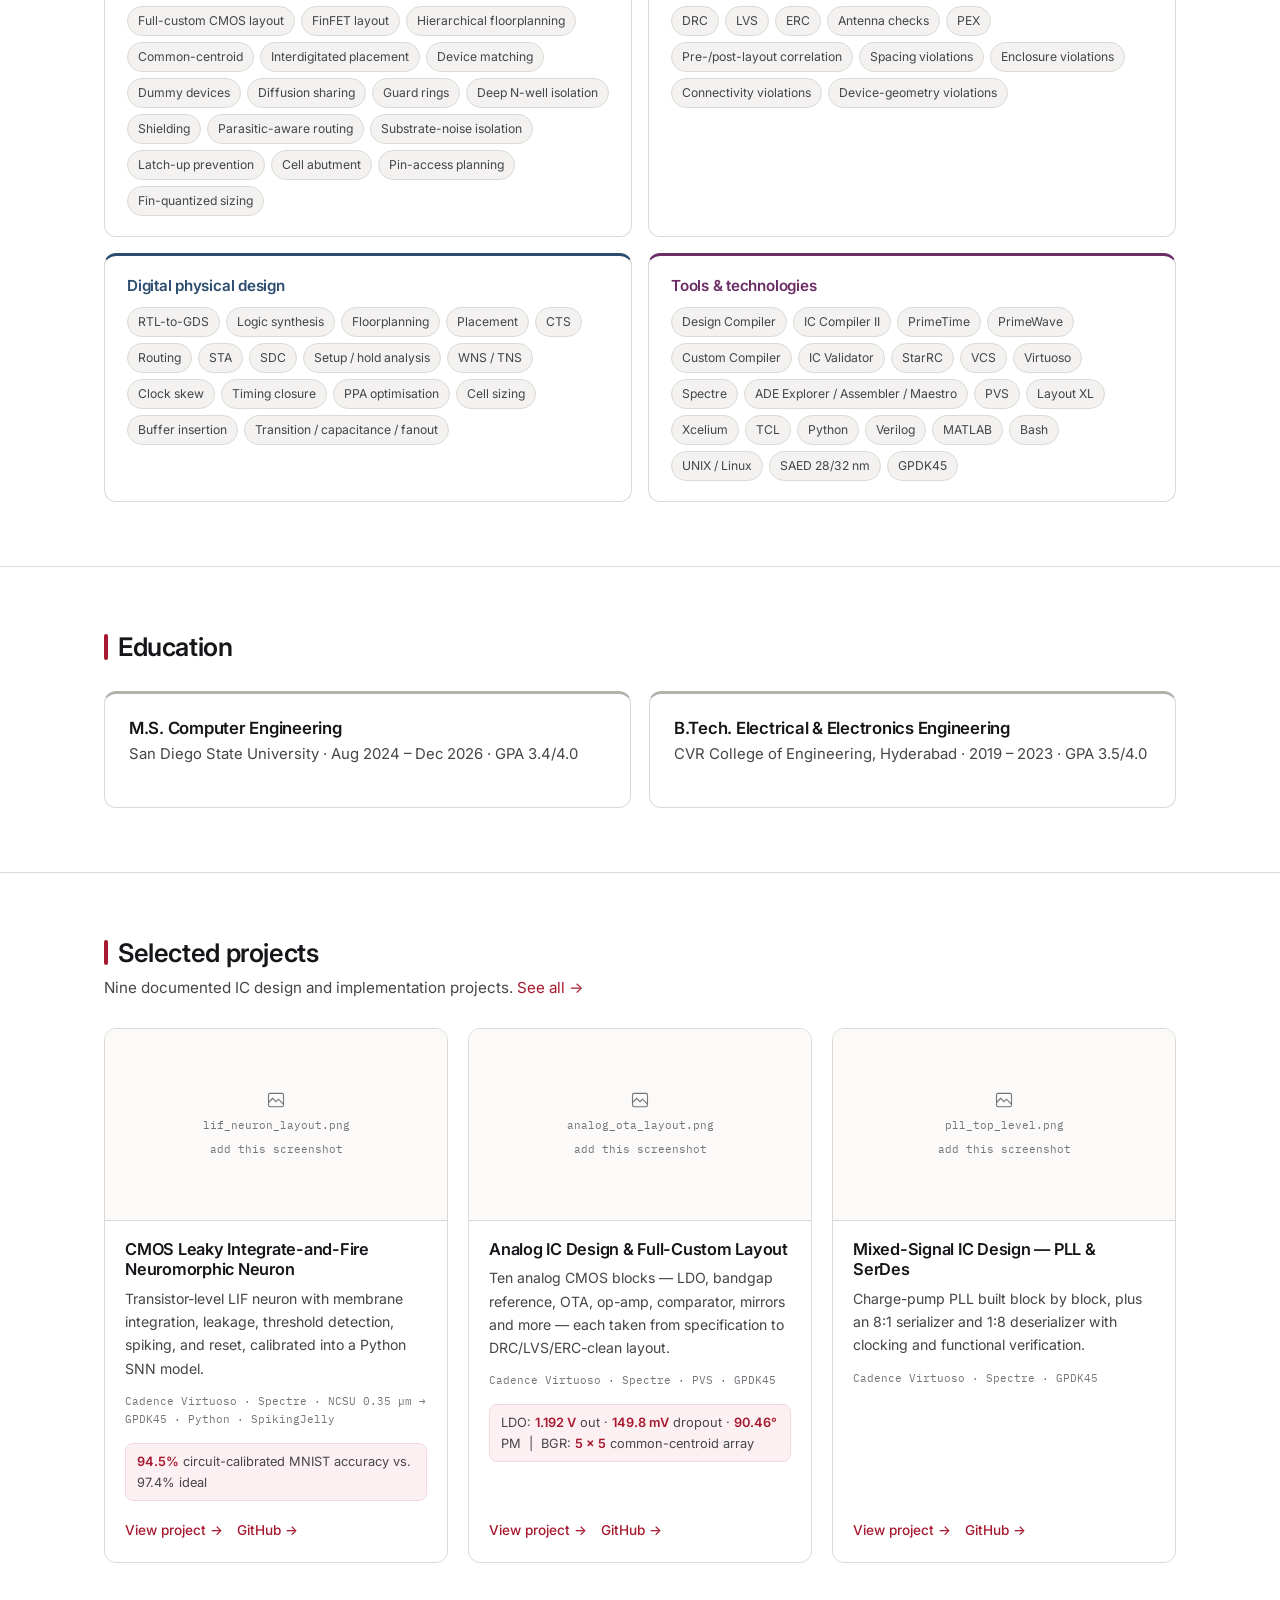
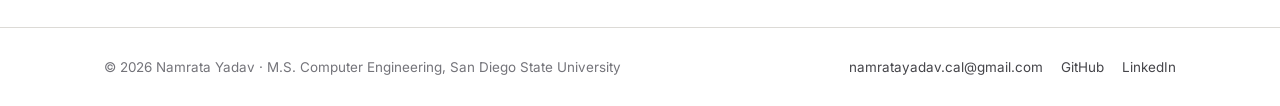
==== commit 7330baa0: "Add files via upload" ====
--- a/index.html
+++ b/index.html
@@ -50,7 +50,7 @@
 <section class="section">
   <div class="wrap">
     <div class="section-head"><h2>Explore my work</h2></div>
-    <div class="explore-grid"><a class="explore-card" href="projects.html"><div class="explore-icon"><svg viewBox="0 0 24 24"><path d="M2 12h4l3-8 6 16 3-8h4"/></svg></div><h3>Analog circuit design</h3><p>LDO &middot; BGR &middot; OTA &middot; Op-amp &middot; Comparator &middot; Temperature sensor</p></a><a class="explore-card" href="projects.html"><div class="explore-icon"><svg viewBox="0 0 24 24"><path d="M4 18V6M9 18V10M14 18V8M19 18v-6"/><path d="M2 21h20"/></svg></div><h3>Analog &amp; mixed-signal IC</h3><p>PLL &middot; SerDes &middot; Neuromorphic circuits</p></a><a class="explore-card" href="projects.html"><div class="explore-icon"><svg viewBox="0 0 24 24"><rect x="6" y="6" width="12" height="12" rx="1"/><path d="M10 2v4M14 2v4M10 18v4M14 18v4M2 10h4M2 14h4M18 10h4M18 14h4"/></svg></div><h3>Custom IC layout</h3><p>Standard cells &middot; SRAM &middot; Full-custom CMOS &middot; FinFET &middot; DRC/LVS/PEX</p></a><a class="explore-card" href="projects.html"><div class="explore-icon"><svg viewBox="0 0 24 24"><circle cx="12" cy="12" r="9"/><path d="M12 7v5l3 2"/></svg></div><h3>Physical design</h3><p>RTL-to-GDS &middot; CTS &middot; STA &middot; Timing closure</p></a></div>
+    <div class="explore-grid"><a class="explore-card a-crimson" href="projects.html"><div class="explore-icon"><svg viewBox="0 0 24 24"><path d="M2 12h4l3-8 6 16 3-8h4"/></svg></div><h3>Analog circuit design</h3><p>LDO &middot; BGR &middot; OTA &middot; Op-amp &middot; Comparator &middot; Temperature sensor</p></a><a class="explore-card a-teal" href="projects.html"><div class="explore-icon"><svg viewBox="0 0 24 24"><path d="M4 18V6M9 18V10M14 18V8M19 18v-6"/><path d="M2 21h20"/></svg></div><h3>Analog &amp; mixed-signal IC</h3><p>PLL &middot; SerDes &middot; Neuromorphic circuits</p></a><a class="explore-card a-indigo" href="projects.html"><div class="explore-icon"><svg viewBox="0 0 24 24"><rect x="6" y="6" width="12" height="12" rx="1"/><path d="M10 2v4M14 2v4M10 18v4M14 18v4M2 10h4M2 14h4M18 10h4M18 14h4"/></svg></div><h3>Custom IC layout</h3><p>Standard cells &middot; SRAM &middot; Full-custom CMOS &middot; FinFET &middot; DRC/LVS/PEX</p></a><a class="explore-card a-slate" href="projects.html"><div class="explore-icon"><svg viewBox="0 0 24 24"><circle cx="12" cy="12" r="9"/><path d="M12 7v5l3 2"/></svg></div><h3>Physical design</h3><p>RTL-to-GDS &middot; CTS &middot; STA &middot; Timing closure</p></a></div>
   </div>
 </section>
 
@@ -68,7 +68,7 @@
       <span>physical verification</span><i>&rarr;</i>
       <span>post-layout analysis</span>
     </div>
-    <div class="skill-grid"><div class="skill-card"><h3>Analog circuit design</h3><div class="chips"><span class="chip">Transistor-level CMOS design</span><span class="chip">Circuit architecture</span><span class="chip">Device sizing</span><span class="chip">Biasing &amp; operating point</span><span class="chip">Current mirrors</span><span class="chip">Differential pairs</span><span class="chip">Single-stage OTA</span><span class="chip">Two-stage op-amp</span><span class="chip">Comparator</span><span class="chip">Bandgap reference</span><span class="chip">Low-dropout regulator</span><span class="chip">Level shifter</span><span class="chip">Schmitt trigger</span><span class="chip">Feedback analysis</span><span class="chip">Miller compensation</span><span class="chip">Loop stability</span><span class="chip">Phase margin</span><span class="chip">Gain &amp; bandwidth</span><span class="chip">PSRR</span><span class="chip">DC / transient / AC</span><span class="chip">Mismatch awareness</span><span class="chip">PVT analysis</span><span class="chip">Monte Carlo</span><span class="chip">Temperature characterisation</span><span class="chip">Reliability aging (MOSRA)</span></div></div><div class="skill-card"><h3>Analog &amp; mixed-signal</h3><div class="chips"><span class="chip">PLL</span><span class="chip">Phase-frequency detector</span><span class="chip">Charge pump</span><span class="chip">Loop filter</span><span class="chip">VCO</span><span class="chip">Frequency divider</span><span class="chip">Clock buffer</span><span class="chip">Serializer</span><span class="chip">Deserializer</span><span class="chip">Clocking &amp; timing</span><span class="chip">Hierarchical integration</span><span class="chip">Mixed-signal verification</span></div></div><div class="skill-card"><h3>Custom IC layout</h3><div class="chips"><span class="chip">Full-custom CMOS layout</span><span class="chip">FinFET layout</span><span class="chip">Hierarchical floorplanning</span><span class="chip">Common-centroid</span><span class="chip">Interdigitated placement</span><span class="chip">Device matching</span><span class="chip">Dummy devices</span><span class="chip">Diffusion sharing</span><span class="chip">Guard rings</span><span class="chip">Deep N-well isolation</span><span class="chip">Shielding</span><span class="chip">Parasitic-aware routing</span><span class="chip">Substrate-noise isolation</span><span class="chip">Latch-up prevention</span><span class="chip">Cell abutment</span><span class="chip">Pin-access planning</span><span class="chip">Fin-quantized sizing</span></div></div><div class="skill-card"><h3>Physical verification &amp; signoff</h3><div class="chips"><span class="chip">DRC</span><span class="chip">LVS</span><span class="chip">ERC</span><span class="chip">Antenna checks</span><span class="chip">PEX</span><span class="chip">Pre-/post-layout correlation</span><span class="chip">Spacing violations</span><span class="chip">Enclosure violations</span><span class="chip">Connectivity violations</span><span class="chip">Device-geometry violations</span></div></div><div class="skill-card"><h3>Digital physical design</h3><div class="chips"><span class="chip">RTL-to-GDS</span><span class="chip">Logic synthesis</span><span class="chip">Floorplanning</span><span class="chip">Placement</span><span class="chip">CTS</span><span class="chip">Routing</span><span class="chip">STA</span><span class="chip">SDC</span><span class="chip">Setup / hold analysis</span><span class="chip">WNS / TNS</span><span class="chip">Clock skew</span><span class="chip">Timing closure</span><span class="chip">PPA optimisation</span><span class="chip">Cell sizing</span><span class="chip">Buffer insertion</span><span class="chip">Transition / capacitance / fanout</span></div></div><div class="skill-card"><h3>Tools &amp; technologies</h3><div class="chips"><span class="chip">Design Compiler</span><span class="chip">IC Compiler II</span><span class="chip">PrimeTime</span><span class="chip">PrimeWave</span><span class="chip">Custom Compiler</span><span class="chip">IC Validator</span><span class="chip">StarRC</span><span class="chip">VCS</span><span class="chip">Virtuoso</span><span class="chip">Spectre</span><span class="chip">ADE Explorer / Assembler / Maestro</span><span class="chip">PVS</span><span class="chip">Layout XL</span><span class="chip">Xcelium</span><span class="chip">TCL</span><span class="chip">Python</span><span class="chip">Verilog</span><span class="chip">MATLAB</span><span class="chip">Bash</span><span class="chip">UNIX / Linux</span><span class="chip">SAED 28/32 nm</span><span class="chip">GPDK45</span></div></div></div>
+    <div class="skill-grid"><div class="skill-card a-crimson"><h3>Analog circuit design</h3><div class="chips"><span class="chip">Transistor-level CMOS design</span><span class="chip">Circuit architecture</span><span class="chip">Device sizing</span><span class="chip">Biasing &amp; operating point</span><span class="chip">Current mirrors</span><span class="chip">Differential pairs</span><span class="chip">Single-stage OTA</span><span class="chip">Two-stage op-amp</span><span class="chip">Comparator</span><span class="chip">Bandgap reference</span><span class="chip">Low-dropout regulator</span><span class="chip">Level shifter</span><span class="chip">Schmitt trigger</span><span class="chip">Feedback analysis</span><span class="chip">Miller compensation</span><span class="chip">Loop stability</span><span class="chip">Phase margin</span><span class="chip">Gain &amp; bandwidth</span><span class="chip">PSRR</span><span class="chip">DC / transient / AC</span><span class="chip">Mismatch awareness</span><span class="chip">PVT analysis</span><span class="chip">Monte Carlo</span><span class="chip">Temperature characterisation</span><span class="chip">Reliability aging (MOSRA)</span></div></div><div class="skill-card a-teal"><h3>Analog &amp; mixed-signal</h3><div class="chips"><span class="chip">PLL</span><span class="chip">Phase-frequency detector</span><span class="chip">Charge pump</span><span class="chip">Loop filter</span><span class="chip">VCO</span><span class="chip">Frequency divider</span><span class="chip">Clock buffer</span><span class="chip">Serializer</span><span class="chip">Deserializer</span><span class="chip">Clocking &amp; timing</span><span class="chip">Hierarchical integration</span><span class="chip">Mixed-signal verification</span></div></div><div class="skill-card a-indigo"><h3>Custom IC layout</h3><div class="chips"><span class="chip">Full-custom CMOS layout</span><span class="chip">FinFET layout</span><span class="chip">Hierarchical floorplanning</span><span class="chip">Common-centroid</span><span class="chip">Interdigitated placement</span><span class="chip">Device matching</span><span class="chip">Dummy devices</span><span class="chip">Diffusion sharing</span><span class="chip">Guard rings</span><span class="chip">Deep N-well isolation</span><span class="chip">Shielding</span><span class="chip">Parasitic-aware routing</span><span class="chip">Substrate-noise isolation</span><span class="chip">Latch-up prevention</span><span class="chip">Cell abutment</span><span class="chip">Pin-access planning</span><span class="chip">Fin-quantized sizing</span></div></div><div class="skill-card a-amber"><h3>Physical verification &amp; signoff</h3><div class="chips"><span class="chip">DRC</span><span class="chip">LVS</span><span class="chip">ERC</span><span class="chip">Antenna checks</span><span class="chip">PEX</span><span class="chip">Pre-/post-layout correlation</span><span class="chip">Spacing violations</span><span class="chip">Enclosure violations</span><span class="chip">Connectivity violations</span><span class="chip">Device-geometry violations</span></div></div><div class="skill-card a-slate"><h3>Digital physical design</h3><div class="chips"><span class="chip">RTL-to-GDS</span><span class="chip">Logic synthesis</span><span class="chip">Floorplanning</span><span class="chip">Placement</span><span class="chip">CTS</span><span class="chip">Routing</span><span class="chip">STA</span><span class="chip">SDC</span><span class="chip">Setup / hold analysis</span><span class="chip">WNS / TNS</span><span class="chip">Clock skew</span><span class="chip">Timing closure</span><span class="chip">PPA optimisation</span><span class="chip">Cell sizing</span><span class="chip">Buffer insertion</span><span class="chip">Transition / capacitance / fanout</span></div></div><div class="skill-card a-plum"><h3>Tools &amp; technologies</h3><div class="chips"><span class="chip">Design Compiler</span><span class="chip">IC Compiler II</span><span class="chip">PrimeTime</span><span class="chip">PrimeWave</span><span class="chip">Custom Compiler</span><span class="chip">IC Validator</span><span class="chip">StarRC</span><span class="chip">VCS</span><span class="chip">Virtuoso</span><span class="chip">Spectre</span><span class="chip">ADE Explorer / Assembler / Maestro</span><span class="chip">PVS</span><span class="chip">Layout XL</span><span class="chip">Xcelium</span><span class="chip">TCL</span><span class="chip">Python</span><span class="chip">Verilog</span><span class="chip">MATLAB</span><span class="chip">Bash</span><span class="chip">UNIX / Linux</span><span class="chip">SAED 28/32 nm</span><span class="chip">GPDK45</span></div></div></div>
   </div>
 </section>
 
--- a/styles.css
+++ b/styles.css
@@ -2,15 +2,22 @@
 
 :root {
   --bg:            #ffffff;
-  --surface:       #fafaf9;
-  --surface-2:     #f4f4f2;
-  --border:        #e6e6e2;
-  --border-strong: #d2d2cd;
-  --ink:           #17171a;
-  --ink-soft:      #4a4a4e;
-  --ink-muted:     #7d7d80;
-  --accent:        #2b2f33;
-  --accent-hover:  #14171a;
+  --surface:       #fbfaf9;
+  --surface-2:     #f3f2f0;
+  --border:        #dcdad6;
+  --border-strong: #b4b1ab;
+  --ink:           #16161a;
+  --ink-soft:      #45454a;
+  --ink-muted:     #74747a;
+  --accent:        #a6192e;        /* SDSU crimson */
+  --accent-hover:  #7d1223;
+  --accent-soft:   #fdf0f2;
+  --c-crimson:     #a6192e;
+  --c-teal:        #0f6e62;
+  --c-indigo:      #33367a;
+  --c-amber:       #96620a;
+  --c-slate:       #2b4c6f;
+  --c-plum:        #6b2d63;
   --radius:        12px;
   --radius-sm:     8px;
   --maxw:          1120px;
@@ -372,3 +379,60 @@
 @media print {
   .nav, .footer, .filter-row { display: none; }
 }
+
+/* ---------- colour accents ---------- */
+
+.section-head h2, .block h2 { display: flex; align-items: center; gap: 10px; }
+.section-head h2::before, .block h2::before {
+  content: ''; flex: 0 0 4px; width: 4px; height: 1em;
+  background: var(--accent); border-radius: 2px;
+}
+
+.exp-logo.sdsu  { background: var(--c-crimson); border-color: var(--c-crimson); color: #fff; }
+.exp-logo.tiv   { background: var(--c-teal);    border-color: var(--c-teal);    color: #fff; }
+
+.skill-card { border-top: 3px solid var(--c, var(--accent)); }
+.skill-card h3 { color: var(--c, var(--ink)); }
+.a-crimson { --c: var(--c-crimson); }
+.a-teal    { --c: var(--c-teal); }
+.a-indigo  { --c: var(--c-indigo); }
+.a-amber   { --c: var(--c-amber); }
+.a-slate   { --c: var(--c-slate); }
+.a-plum    { --c: var(--c-plum); }
+
+.explore-card { border-top: 3px solid var(--c, var(--accent)); }
+.explore-card .explore-icon { color: var(--c, var(--accent)); }
+.explore-card:hover { border-color: var(--border-strong); border-top-color: var(--c, var(--accent)); }
+
+.proj-card { position: relative; }
+.proj-card::before {
+  content: ''; position: absolute; top: 0; left: 0; right: 0; height: 3px;
+  background: var(--accent); opacity: 0; transition: opacity .15s ease; z-index: 1;
+}
+.proj-card:hover::before { opacity: 1; }
+.proj-card:hover { border-color: var(--border-strong); }
+.proj-links a { color: var(--accent); }
+.proj-metric { background: var(--accent-soft); border-color: #f2d7dc; }
+.proj-metric strong { color: var(--accent); }
+
+.metric { border-top: 3px solid var(--accent); }
+.metric .v { color: var(--accent); }
+
+.note { border-left-color: var(--accent); background: var(--accent-soft); border-color: #f2d7dc; border-left-width: 3px; }
+
+.exp-card { border-top: 3px solid var(--border-strong); }
+.exp-card.featured { border-top-color: var(--c-crimson); }
+.exp-card ul li strong { color: var(--accent); }
+
+th { color: var(--accent); border-bottom-color: var(--border-strong); }
+
+.contact-card { border-top: 3px solid var(--c, var(--accent)); }
+.contact-card svg { color: var(--c, var(--accent)); }
+
+.flow-rail { background: var(--accent-soft); border-color: #f2d7dc; }
+.flow-rail span { color: var(--ink-soft); }
+.flow-rail i { color: var(--accent); }
+.flow-arrow { color: var(--accent); }
+
+.detail-head { border-bottom: 2px solid var(--accent); }
+.crumb a { color: var(--accent); }
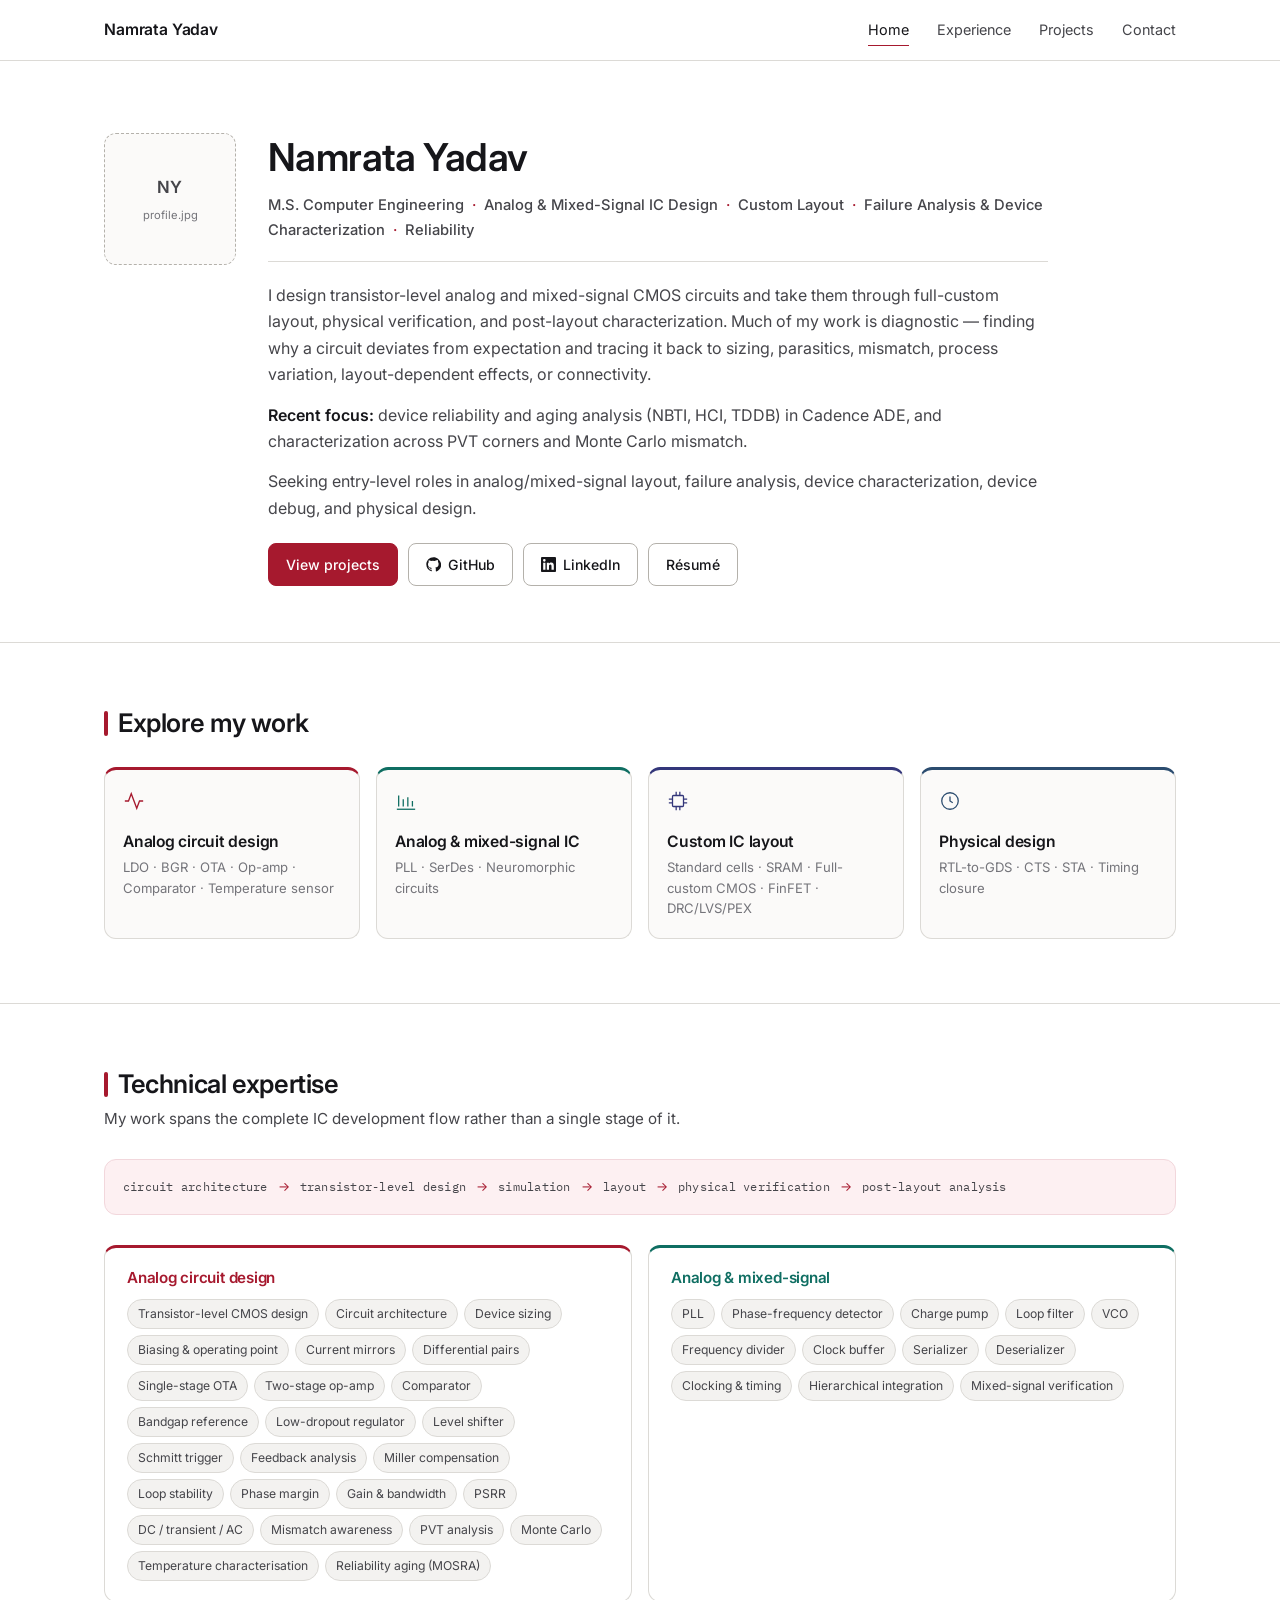
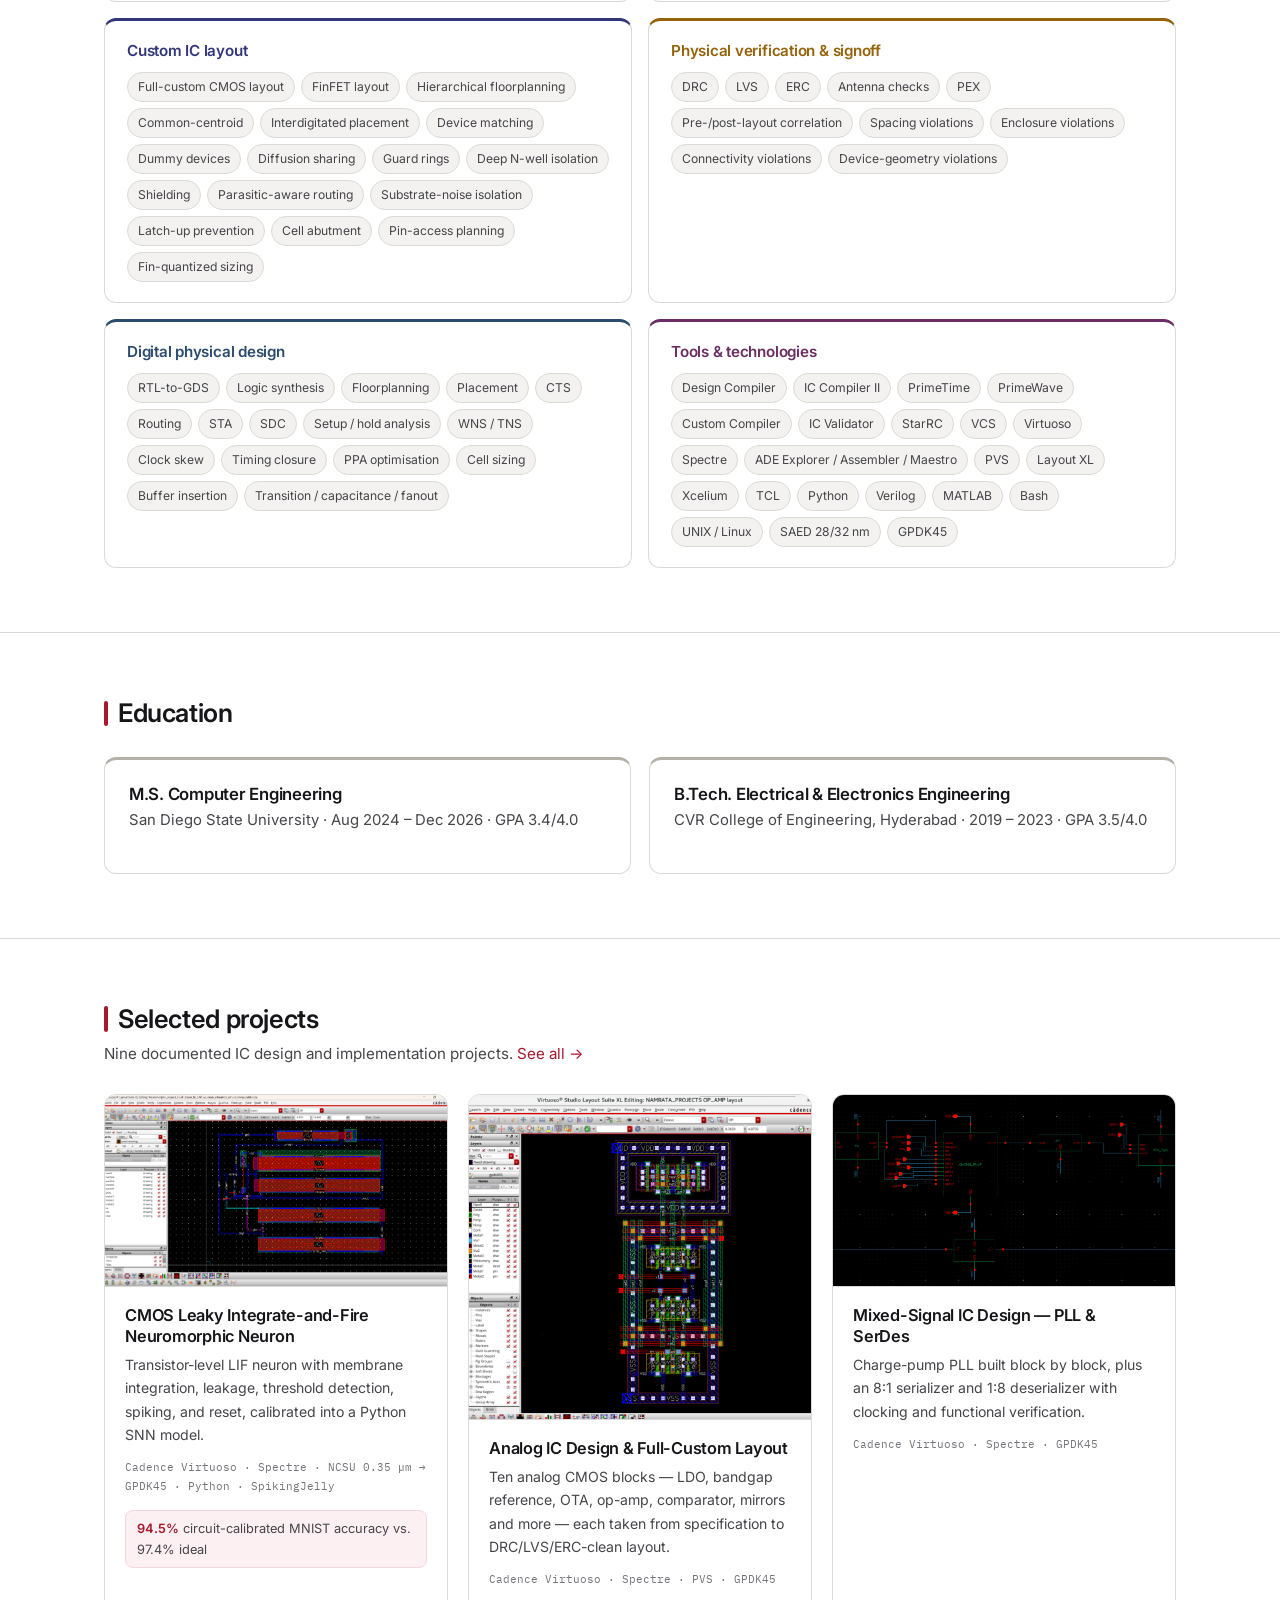
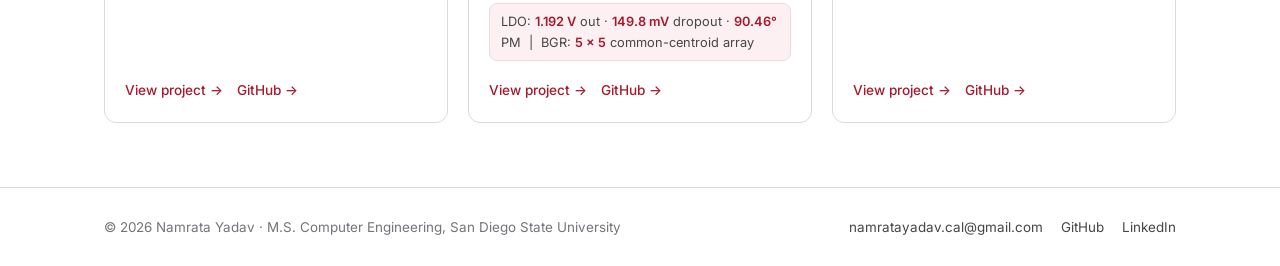
==== commit bf9bf8ab: "Add files via upload" ====
--- a/index.html
+++ b/index.html
@@ -4,7 +4,7 @@
 <meta charset="utf-8">
 <meta name="viewport" content="width=device-width, initial-scale=1">
 <title>Namrata Yadav | Analog &amp; Mixed-Signal IC Design and Layout</title>
-<meta name="description" content="M.S. Computer Engineering student at SDSU specialising in analog circuit design, analog/mixed-signal IC design, custom IC layout, physical verification, and physical design.">
+<meta name="description" content="Transistor-level analog and mixed-signal CMOS design, full-custom layout, physical verification, device characterization, and reliability and aging analysis.">
 <link rel="preconnect" href="https://fonts.googleapis.com">
 <link rel="preconnect" href="https://fonts.gstatic.com" crossorigin>
 <link href="https://fonts.googleapis.com/css2?family=Inter:wght@400;500;600&family=IBM+Plex+Mono:wght@400;500&display=swap" rel="stylesheet">
@@ -29,14 +29,15 @@
     <img class="photo" src="profile.jpg" alt="Namrata Yadav">
     <div>
       <h1>Namrata Yadav</h1>
-      <p class="hero-role">M.S. Computer Engineering<span>|</span>Analog Circuit Design<span>|</span>Analog/Mixed-Signal IC Design<span>|</span>Custom IC Layout<span>|</span>Physical Verification<span>|</span>Physical Design</p>
-      <p class="lede">I am an M.S. Computer Engineering student at San Diego State University working on
-      transistor-level analog and mixed-signal circuit design, full-custom CMOS layout, physical verification, and
-      digital physical design. My work runs from circuit architecture, device sizing, and biasing through schematic
-      simulation, DRC/LVS/ERC/PEX-clean layout, post-layout characterisation, timing closure, and reliability-aware
-      design.</p>
-      <p class="lede">I am looking for entry-level roles in analog and mixed-signal design, custom IC layout,
-      physical verification, and physical design.</p>
+      <p class="hero-role">M.S. Computer Engineering<span>&middot;</span>Analog &amp; Mixed-Signal IC Design<span>&middot;</span>Custom Layout<span>&middot;</span>Failure Analysis &amp; Device Characterization<span>&middot;</span>Reliability</p>
+      <p class="lede">I design transistor-level analog and mixed-signal CMOS circuits and take them through
+      full-custom layout, physical verification, and post-layout characterization. Much of my work is diagnostic
+      &mdash; finding why a circuit deviates from expectation and tracing it back to sizing, parasitics, mismatch,
+      process variation, layout-dependent effects, or connectivity.</p>
+      <p class="lede"><strong>Recent focus:</strong> device reliability and aging analysis (NBTI, HCI, TDDB) in
+      Cadence ADE, and characterization across PVT corners and Monte Carlo mismatch.</p>
+      <p class="lede">Seeking entry-level roles in analog/mixed-signal layout, failure analysis, device
+      characterization, device debug, and physical design.</p>
       <div class="btn-row">
         <a class="btn btn-primary" href="projects.html">View projects</a>
         <a class="btn" href="https://github.com/NamrataVLSI"><svg viewBox="0 0 24 24" aria-hidden="true"><path d="M12 .5C5.7.5.5 5.7.5 12c0 5.1 3.3 9.4 7.9 10.9.6.1.8-.2.8-.6v-2c-3.2.7-3.9-1.5-3.9-1.5-.5-1.3-1.3-1.7-1.3-1.7-1.1-.7.1-.7.1-.7 1.2.1 1.8 1.2 1.8 1.2 1 1.8 2.7 1.3 3.4 1.1-.3-.8-.4-1.3-.8-1.6-2.6-.3-5.3-1.3-5.3-5.7 0-1.3.5-2.3 1.2-3.1-.1-.3-.5-1.5.1-3.1 0 0 1-.3 3.3 1.2a11.4 11.4 0 0 1 6 0C17.9 4.6 18.9 5 18.9 5c.6 1.6.2 2.8.1 3.1.8.8 1.2 1.8 1.2 3.1 0 4.4-2.7 5.4-5.3 5.7.4.4.8 1.1.8 2.2v3.3c0 .3.2.7.8.6 4.6-1.5 7.9-5.8 7.9-10.9C23.5 5.7 18.3.5 12 .5z"/></svg> GitHub</a>
--- a/styles.css
+++ b/styles.css
@@ -121,13 +121,20 @@
   color: var(--ink-muted); font-size: 0.7rem; text-align: center; padding: 8px; gap: 4px;
 }
 .photo-ph strong { font-size: 1.05rem; font-weight: 600; color: var(--ink-soft); letter-spacing: 0.04em; }
-.hero h1 { margin-bottom: 10px; }
+.hero h1 { margin-bottom: 12px; }
 .hero-role {
   font-size: 0.92rem; color: var(--ink-soft); font-weight: 500;
-  margin-bottom: 16px; line-height: 1.6;
-}
-.hero-role span { color: var(--border-strong); margin: 0 6px; }
-.hero p.lede { color: var(--ink-soft); max-width: 720px; font-size: 1rem; }
+  line-height: 1.7; max-width: 780px;
+  margin: 0 0 20px; padding-bottom: 18px;
+  border-bottom: 1px solid var(--border);
+}
+.hero-role span { color: var(--accent); margin: 0 8px; }
+.hero p.lede {
+  color: var(--ink-soft); max-width: 780px; font-size: 1rem;
+  margin: 0 0 14px;
+}
+.hero p.lede:last-of-type { margin-bottom: 0; }
+.hero p.lede strong { color: var(--ink); font-weight: 600; }
 .hero-meta { font-size: 0.88rem; color: var(--ink-muted); margin-bottom: 18px; }
 
 .btn-row { display: flex; flex-wrap: wrap; gap: 10px; margin-top: 22px; }
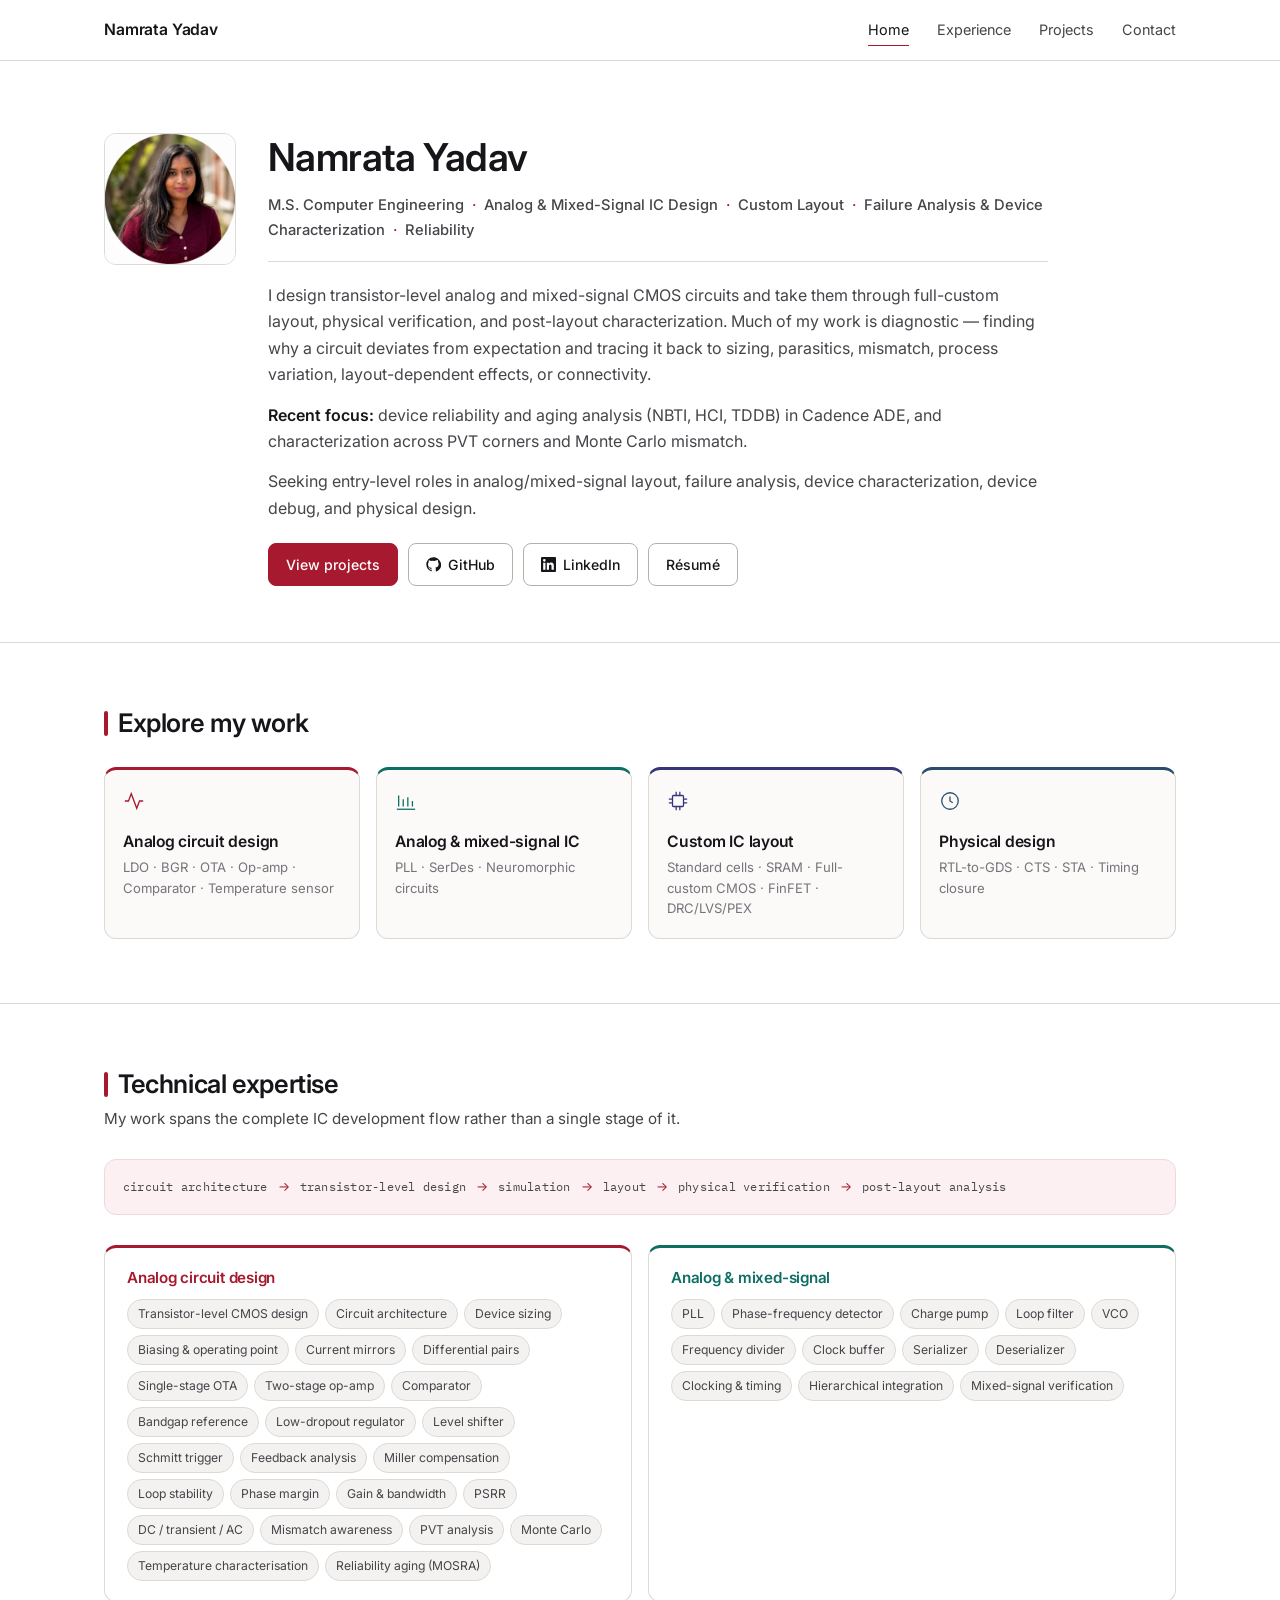
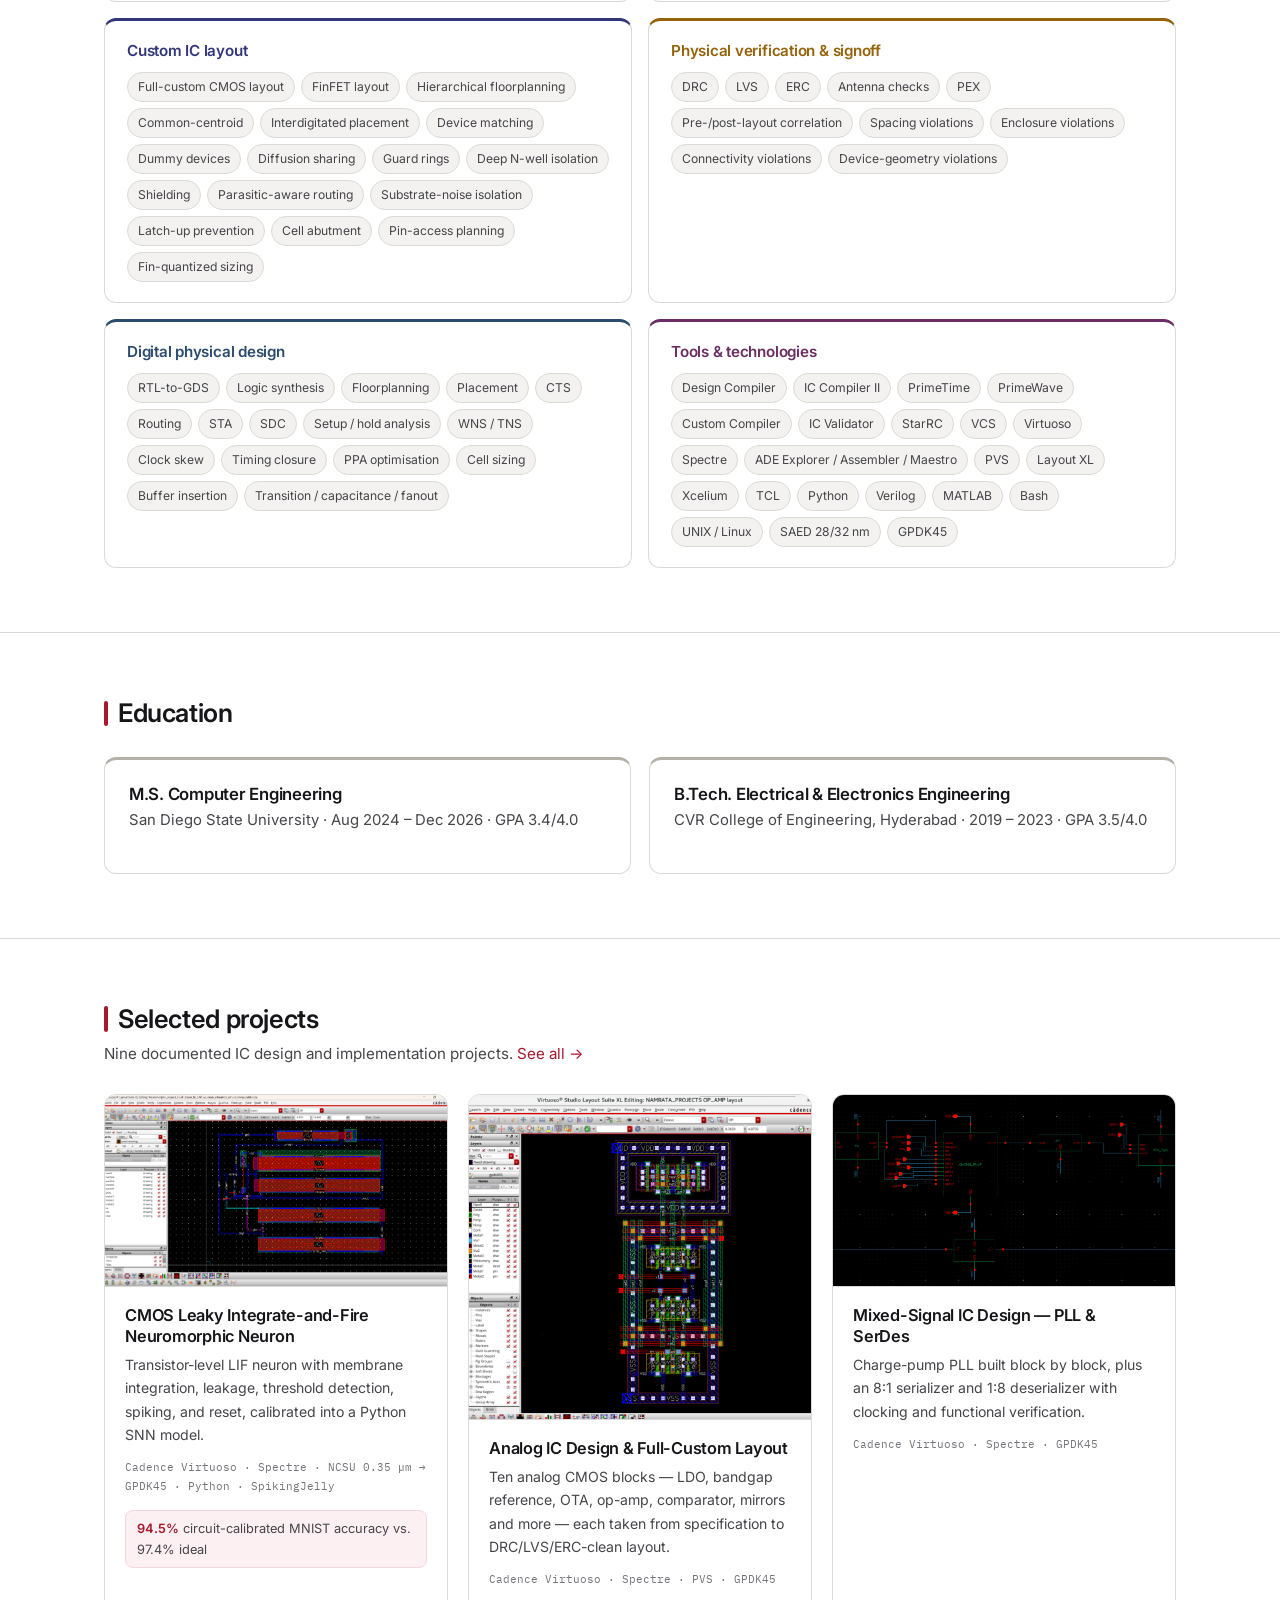
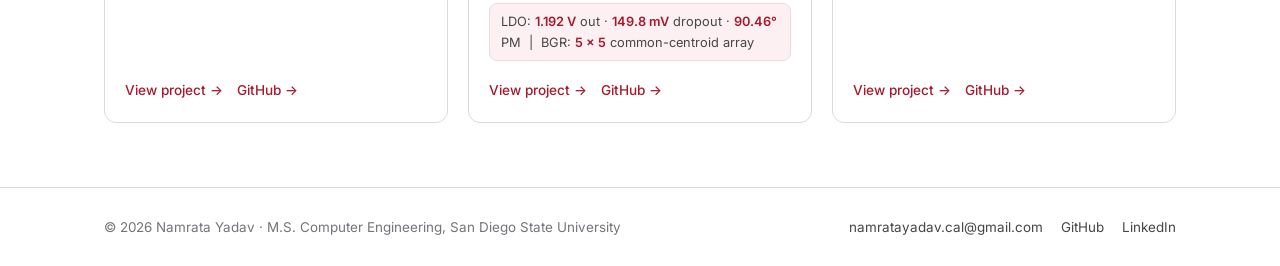
==== commit ae10ce4d: "Update index.html" ====
--- a/index.html
+++ b/index.html
@@ -41,7 +41,7 @@
       <div class="btn-row">
         <a class="btn btn-primary" href="projects.html">View projects</a>
         <a class="btn" href="https://github.com/NamrataVLSI"><svg viewBox="0 0 24 24" aria-hidden="true"><path d="M12 .5C5.7.5.5 5.7.5 12c0 5.1 3.3 9.4 7.9 10.9.6.1.8-.2.8-.6v-2c-3.2.7-3.9-1.5-3.9-1.5-.5-1.3-1.3-1.7-1.3-1.7-1.1-.7.1-.7.1-.7 1.2.1 1.8 1.2 1.8 1.2 1 1.8 2.7 1.3 3.4 1.1-.3-.8-.4-1.3-.8-1.6-2.6-.3-5.3-1.3-5.3-5.7 0-1.3.5-2.3 1.2-3.1-.1-.3-.5-1.5.1-3.1 0 0 1-.3 3.3 1.2a11.4 11.4 0 0 1 6 0C17.9 4.6 18.9 5 18.9 5c.6 1.6.2 2.8.1 3.1.8.8 1.2 1.8 1.2 3.1 0 4.4-2.7 5.4-5.3 5.7.4.4.8 1.1.8 2.2v3.3c0 .3.2.7.8.6 4.6-1.5 7.9-5.8 7.9-10.9C23.5 5.7 18.3.5 12 .5z"/></svg> GitHub</a>
-        <a class="btn" href="https://www.linkedin.com/in/namrata-yadav"><svg viewBox="0 0 24 24" aria-hidden="true"><path d="M20.4 20.4h-3.6v-5.6c0-1.3 0-3-1.9-3s-2.1 1.4-2.1 2.9v5.7H9.3V9h3.4v1.6h.1c.5-.9 1.7-1.9 3.4-1.9 3.6 0 4.3 2.4 4.3 5.5v6.2zM5.3 7.4a2.1 2.1 0 1 1 0-4.2 2.1 2.1 0 0 1 0 4.2zM7.1 20.4H3.5V9h3.6v11.4zM22.2 0H1.8C.8 0 0 .8 0 1.7v20.6c0 .9.8 1.7 1.8 1.7h20.4c1 0 1.8-.8 1.8-1.7V1.7c0-.9-.8-1.7-1.8-1.7z"/></svg> LinkedIn</a>
+        <a class="btn" href="https://www.linkedin.com/in/namrata-yadav-3645b9243/"><svg viewBox="0 0 24 24" aria-hidden="true"><path d="M20.4 20.4h-3.6v-5.6c0-1.3 0-3-1.9-3s-2.1 1.4-2.1 2.9v5.7H9.3V9h3.4v1.6h.1c.5-.9 1.7-1.9 3.4-1.9 3.6 0 4.3 2.4 4.3 5.5v6.2zM5.3 7.4a2.1 2.1 0 1 1 0-4.2 2.1 2.1 0 0 1 0 4.2zM7.1 20.4H3.5V9h3.6v11.4zM22.2 0H1.8C.8 0 0 .8 0 1.7v20.6c0 .9.8 1.7 1.8 1.7h20.4c1 0 1.8-.8 1.8-1.7V1.7c0-.9-.8-1.7-1.8-1.7z"/></svg> LinkedIn</a>
         <a class="btn" href="Namrata_Yadav_Resume.pdf">R&eacute;sum&eacute;</a>
       </div>
     </div>
@@ -136,7 +136,7 @@
     <div style="display:flex;gap:18px;">
       <a href="mailto:namratayadav.cal@gmail.com">namratayadav.cal@gmail.com</a>
       <a href="https://github.com/NamrataVLSI">GitHub</a>
-      <a href="https://www.linkedin.com/in/namrata-yadav">LinkedIn</a>
+      <a href="https://www.">LinkedIn</a>
     </div>
   </div>
 </footer>
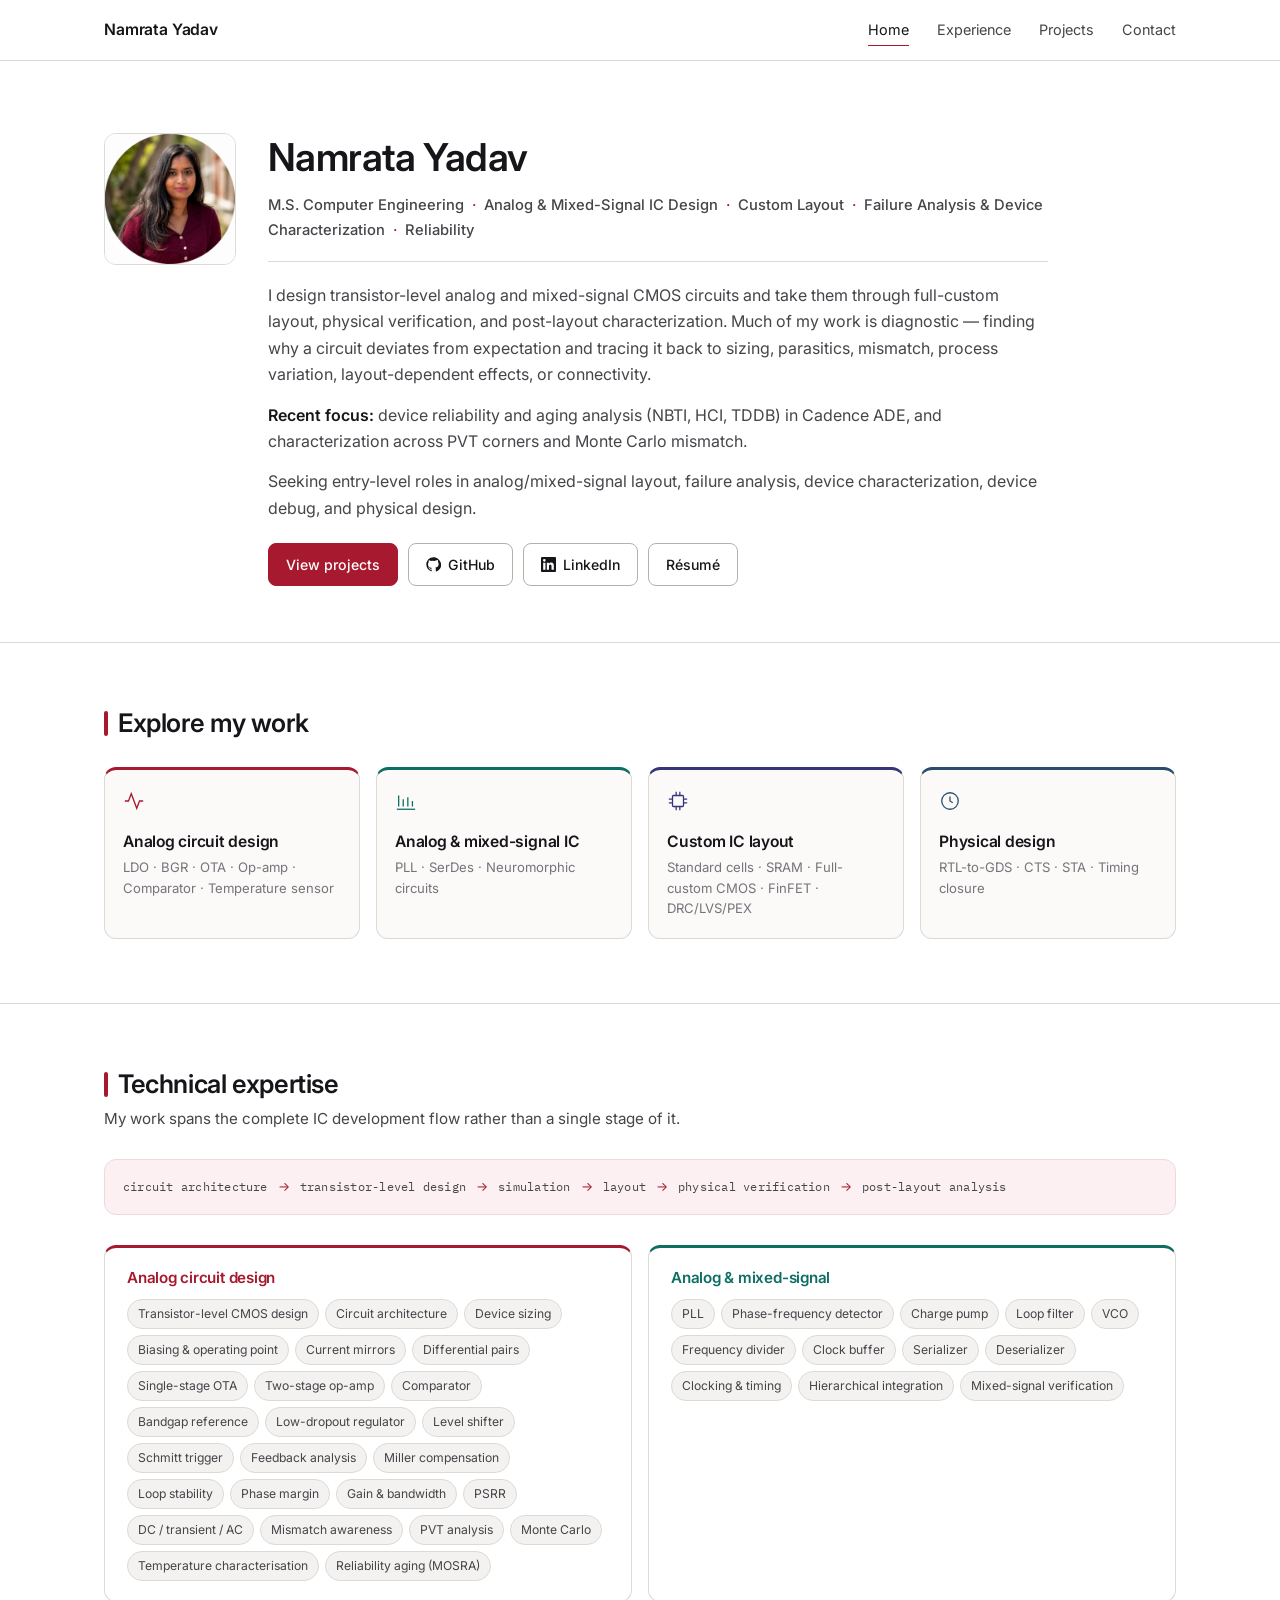
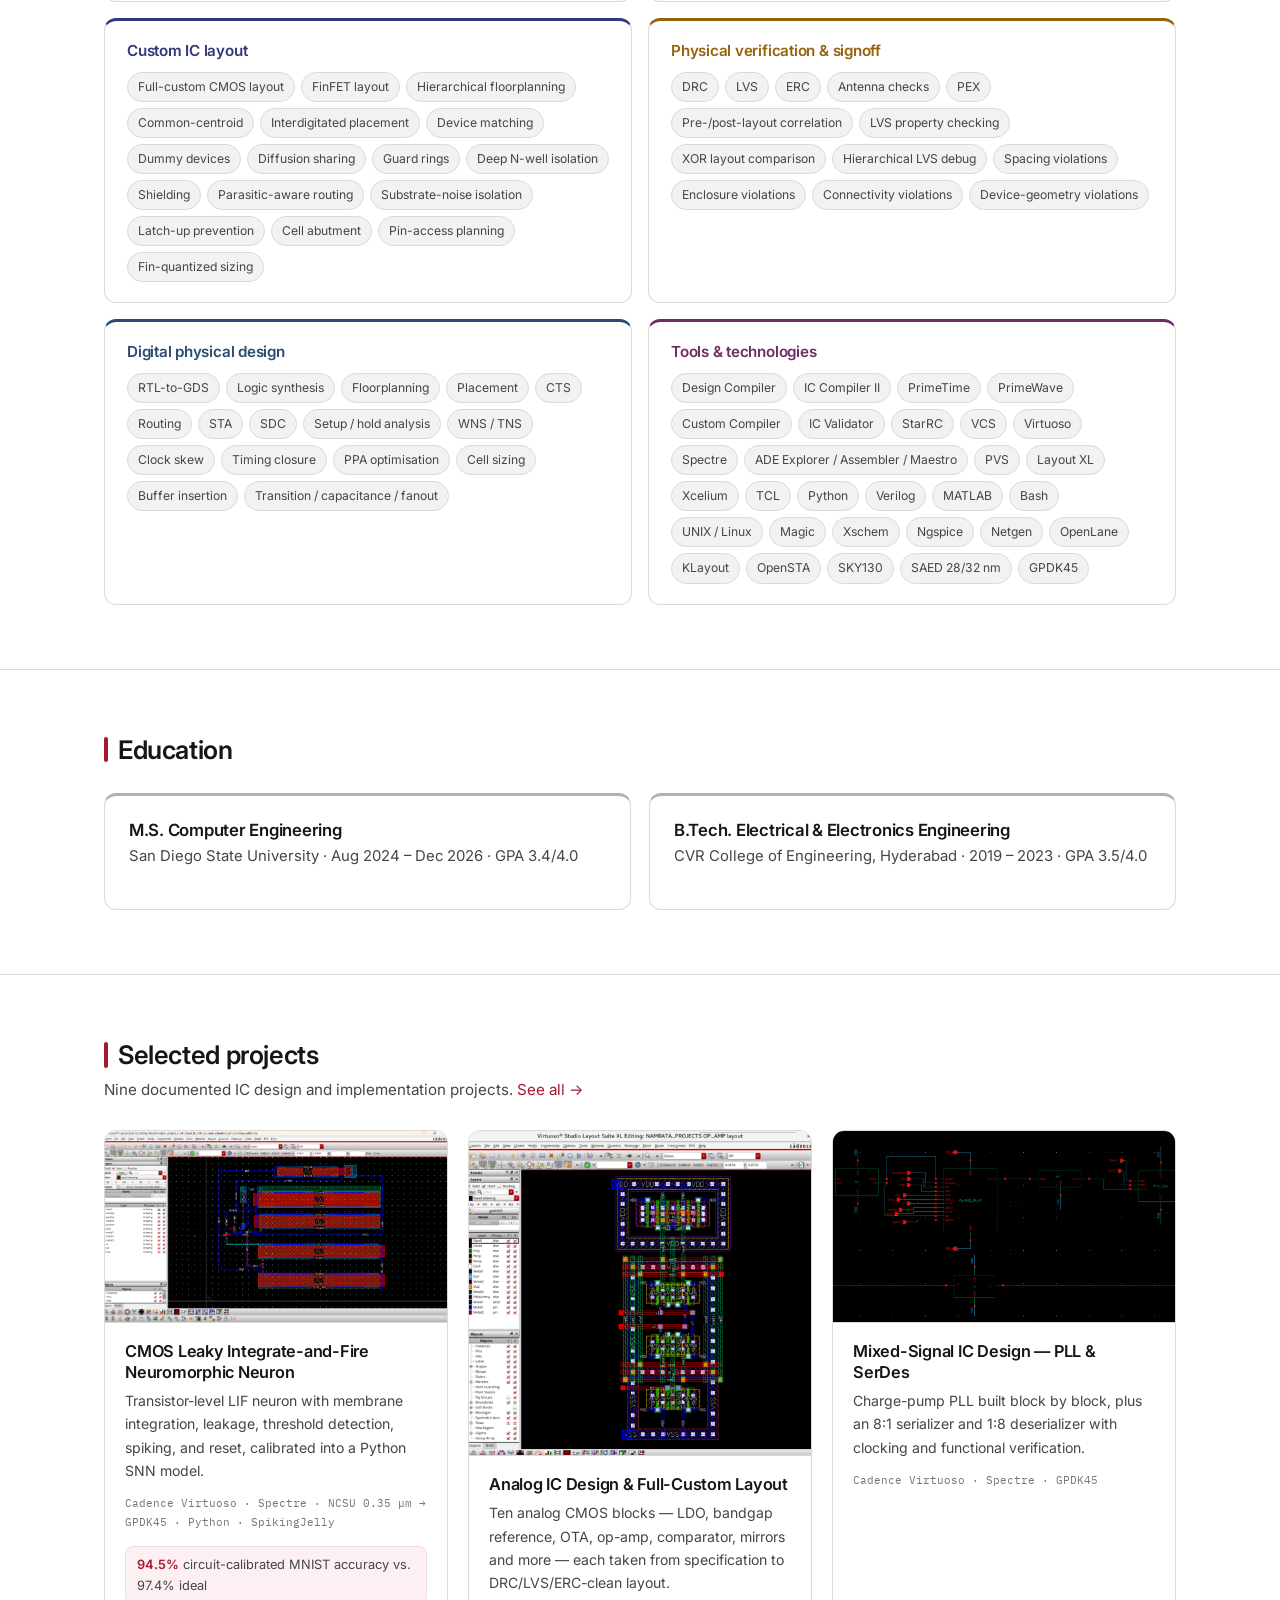
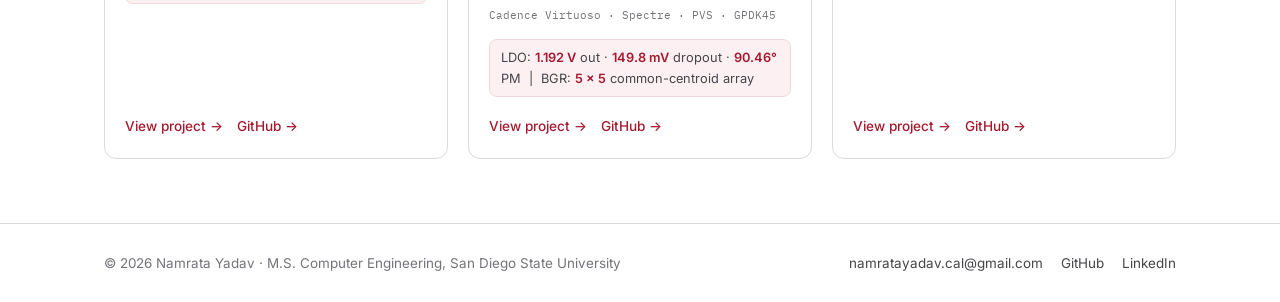
==== commit 322fe08a: "Add files via upload" ====
--- a/index.html
+++ b/index.html
@@ -41,7 +41,7 @@
       <div class="btn-row">
         <a class="btn btn-primary" href="projects.html">View projects</a>
         <a class="btn" href="https://github.com/NamrataVLSI"><svg viewBox="0 0 24 24" aria-hidden="true"><path d="M12 .5C5.7.5.5 5.7.5 12c0 5.1 3.3 9.4 7.9 10.9.6.1.8-.2.8-.6v-2c-3.2.7-3.9-1.5-3.9-1.5-.5-1.3-1.3-1.7-1.3-1.7-1.1-.7.1-.7.1-.7 1.2.1 1.8 1.2 1.8 1.2 1 1.8 2.7 1.3 3.4 1.1-.3-.8-.4-1.3-.8-1.6-2.6-.3-5.3-1.3-5.3-5.7 0-1.3.5-2.3 1.2-3.1-.1-.3-.5-1.5.1-3.1 0 0 1-.3 3.3 1.2a11.4 11.4 0 0 1 6 0C17.9 4.6 18.9 5 18.9 5c.6 1.6.2 2.8.1 3.1.8.8 1.2 1.8 1.2 3.1 0 4.4-2.7 5.4-5.3 5.7.4.4.8 1.1.8 2.2v3.3c0 .3.2.7.8.6 4.6-1.5 7.9-5.8 7.9-10.9C23.5 5.7 18.3.5 12 .5z"/></svg> GitHub</a>
-        <a class="btn" href="https://www.linkedin.com/in/namrata-yadav-3645b9243/"><svg viewBox="0 0 24 24" aria-hidden="true"><path d="M20.4 20.4h-3.6v-5.6c0-1.3 0-3-1.9-3s-2.1 1.4-2.1 2.9v5.7H9.3V9h3.4v1.6h.1c.5-.9 1.7-1.9 3.4-1.9 3.6 0 4.3 2.4 4.3 5.5v6.2zM5.3 7.4a2.1 2.1 0 1 1 0-4.2 2.1 2.1 0 0 1 0 4.2zM7.1 20.4H3.5V9h3.6v11.4zM22.2 0H1.8C.8 0 0 .8 0 1.7v20.6c0 .9.8 1.7 1.8 1.7h20.4c1 0 1.8-.8 1.8-1.7V1.7c0-.9-.8-1.7-1.8-1.7z"/></svg> LinkedIn</a>
+        <a class="btn" href="https://www.linkedin.com/in/namrata-yadav-3645b9243"><svg viewBox="0 0 24 24" aria-hidden="true"><path d="M20.4 20.4h-3.6v-5.6c0-1.3 0-3-1.9-3s-2.1 1.4-2.1 2.9v5.7H9.3V9h3.4v1.6h.1c.5-.9 1.7-1.9 3.4-1.9 3.6 0 4.3 2.4 4.3 5.5v6.2zM5.3 7.4a2.1 2.1 0 1 1 0-4.2 2.1 2.1 0 0 1 0 4.2zM7.1 20.4H3.5V9h3.6v11.4zM22.2 0H1.8C.8 0 0 .8 0 1.7v20.6c0 .9.8 1.7 1.8 1.7h20.4c1 0 1.8-.8 1.8-1.7V1.7c0-.9-.8-1.7-1.8-1.7z"/></svg> LinkedIn</a>
         <a class="btn" href="Namrata_Yadav_Resume.pdf">R&eacute;sum&eacute;</a>
       </div>
     </div>
@@ -69,7 +69,7 @@
       <span>physical verification</span><i>&rarr;</i>
       <span>post-layout analysis</span>
     </div>
-    <div class="skill-grid"><div class="skill-card a-crimson"><h3>Analog circuit design</h3><div class="chips"><span class="chip">Transistor-level CMOS design</span><span class="chip">Circuit architecture</span><span class="chip">Device sizing</span><span class="chip">Biasing &amp; operating point</span><span class="chip">Current mirrors</span><span class="chip">Differential pairs</span><span class="chip">Single-stage OTA</span><span class="chip">Two-stage op-amp</span><span class="chip">Comparator</span><span class="chip">Bandgap reference</span><span class="chip">Low-dropout regulator</span><span class="chip">Level shifter</span><span class="chip">Schmitt trigger</span><span class="chip">Feedback analysis</span><span class="chip">Miller compensation</span><span class="chip">Loop stability</span><span class="chip">Phase margin</span><span class="chip">Gain &amp; bandwidth</span><span class="chip">PSRR</span><span class="chip">DC / transient / AC</span><span class="chip">Mismatch awareness</span><span class="chip">PVT analysis</span><span class="chip">Monte Carlo</span><span class="chip">Temperature characterisation</span><span class="chip">Reliability aging (MOSRA)</span></div></div><div class="skill-card a-teal"><h3>Analog &amp; mixed-signal</h3><div class="chips"><span class="chip">PLL</span><span class="chip">Phase-frequency detector</span><span class="chip">Charge pump</span><span class="chip">Loop filter</span><span class="chip">VCO</span><span class="chip">Frequency divider</span><span class="chip">Clock buffer</span><span class="chip">Serializer</span><span class="chip">Deserializer</span><span class="chip">Clocking &amp; timing</span><span class="chip">Hierarchical integration</span><span class="chip">Mixed-signal verification</span></div></div><div class="skill-card a-indigo"><h3>Custom IC layout</h3><div class="chips"><span class="chip">Full-custom CMOS layout</span><span class="chip">FinFET layout</span><span class="chip">Hierarchical floorplanning</span><span class="chip">Common-centroid</span><span class="chip">Interdigitated placement</span><span class="chip">Device matching</span><span class="chip">Dummy devices</span><span class="chip">Diffusion sharing</span><span class="chip">Guard rings</span><span class="chip">Deep N-well isolation</span><span class="chip">Shielding</span><span class="chip">Parasitic-aware routing</span><span class="chip">Substrate-noise isolation</span><span class="chip">Latch-up prevention</span><span class="chip">Cell abutment</span><span class="chip">Pin-access planning</span><span class="chip">Fin-quantized sizing</span></div></div><div class="skill-card a-amber"><h3>Physical verification &amp; signoff</h3><div class="chips"><span class="chip">DRC</span><span class="chip">LVS</span><span class="chip">ERC</span><span class="chip">Antenna checks</span><span class="chip">PEX</span><span class="chip">Pre-/post-layout correlation</span><span class="chip">Spacing violations</span><span class="chip">Enclosure violations</span><span class="chip">Connectivity violations</span><span class="chip">Device-geometry violations</span></div></div><div class="skill-card a-slate"><h3>Digital physical design</h3><div class="chips"><span class="chip">RTL-to-GDS</span><span class="chip">Logic synthesis</span><span class="chip">Floorplanning</span><span class="chip">Placement</span><span class="chip">CTS</span><span class="chip">Routing</span><span class="chip">STA</span><span class="chip">SDC</span><span class="chip">Setup / hold analysis</span><span class="chip">WNS / TNS</span><span class="chip">Clock skew</span><span class="chip">Timing closure</span><span class="chip">PPA optimisation</span><span class="chip">Cell sizing</span><span class="chip">Buffer insertion</span><span class="chip">Transition / capacitance / fanout</span></div></div><div class="skill-card a-plum"><h3>Tools &amp; technologies</h3><div class="chips"><span class="chip">Design Compiler</span><span class="chip">IC Compiler II</span><span class="chip">PrimeTime</span><span class="chip">PrimeWave</span><span class="chip">Custom Compiler</span><span class="chip">IC Validator</span><span class="chip">StarRC</span><span class="chip">VCS</span><span class="chip">Virtuoso</span><span class="chip">Spectre</span><span class="chip">ADE Explorer / Assembler / Maestro</span><span class="chip">PVS</span><span class="chip">Layout XL</span><span class="chip">Xcelium</span><span class="chip">TCL</span><span class="chip">Python</span><span class="chip">Verilog</span><span class="chip">MATLAB</span><span class="chip">Bash</span><span class="chip">UNIX / Linux</span><span class="chip">SAED 28/32 nm</span><span class="chip">GPDK45</span></div></div></div>
+    <div class="skill-grid"><div class="skill-card a-crimson"><h3>Analog circuit design</h3><div class="chips"><span class="chip">Transistor-level CMOS design</span><span class="chip">Circuit architecture</span><span class="chip">Device sizing</span><span class="chip">Biasing &amp; operating point</span><span class="chip">Current mirrors</span><span class="chip">Differential pairs</span><span class="chip">Single-stage OTA</span><span class="chip">Two-stage op-amp</span><span class="chip">Comparator</span><span class="chip">Bandgap reference</span><span class="chip">Low-dropout regulator</span><span class="chip">Level shifter</span><span class="chip">Schmitt trigger</span><span class="chip">Feedback analysis</span><span class="chip">Miller compensation</span><span class="chip">Loop stability</span><span class="chip">Phase margin</span><span class="chip">Gain &amp; bandwidth</span><span class="chip">PSRR</span><span class="chip">DC / transient / AC</span><span class="chip">Mismatch awareness</span><span class="chip">PVT analysis</span><span class="chip">Monte Carlo</span><span class="chip">Temperature characterisation</span><span class="chip">Reliability aging (MOSRA)</span></div></div><div class="skill-card a-teal"><h3>Analog &amp; mixed-signal</h3><div class="chips"><span class="chip">PLL</span><span class="chip">Phase-frequency detector</span><span class="chip">Charge pump</span><span class="chip">Loop filter</span><span class="chip">VCO</span><span class="chip">Frequency divider</span><span class="chip">Clock buffer</span><span class="chip">Serializer</span><span class="chip">Deserializer</span><span class="chip">Clocking &amp; timing</span><span class="chip">Hierarchical integration</span><span class="chip">Mixed-signal verification</span></div></div><div class="skill-card a-indigo"><h3>Custom IC layout</h3><div class="chips"><span class="chip">Full-custom CMOS layout</span><span class="chip">FinFET layout</span><span class="chip">Hierarchical floorplanning</span><span class="chip">Common-centroid</span><span class="chip">Interdigitated placement</span><span class="chip">Device matching</span><span class="chip">Dummy devices</span><span class="chip">Diffusion sharing</span><span class="chip">Guard rings</span><span class="chip">Deep N-well isolation</span><span class="chip">Shielding</span><span class="chip">Parasitic-aware routing</span><span class="chip">Substrate-noise isolation</span><span class="chip">Latch-up prevention</span><span class="chip">Cell abutment</span><span class="chip">Pin-access planning</span><span class="chip">Fin-quantized sizing</span></div></div><div class="skill-card a-amber"><h3>Physical verification &amp; signoff</h3><div class="chips"><span class="chip">DRC</span><span class="chip">LVS</span><span class="chip">ERC</span><span class="chip">Antenna checks</span><span class="chip">PEX</span><span class="chip">Pre-/post-layout correlation</span><span class="chip">LVS property checking</span><span class="chip">XOR layout comparison</span><span class="chip">Hierarchical LVS debug</span><span class="chip">Spacing violations</span><span class="chip">Enclosure violations</span><span class="chip">Connectivity violations</span><span class="chip">Device-geometry violations</span></div></div><div class="skill-card a-slate"><h3>Digital physical design</h3><div class="chips"><span class="chip">RTL-to-GDS</span><span class="chip">Logic synthesis</span><span class="chip">Floorplanning</span><span class="chip">Placement</span><span class="chip">CTS</span><span class="chip">Routing</span><span class="chip">STA</span><span class="chip">SDC</span><span class="chip">Setup / hold analysis</span><span class="chip">WNS / TNS</span><span class="chip">Clock skew</span><span class="chip">Timing closure</span><span class="chip">PPA optimisation</span><span class="chip">Cell sizing</span><span class="chip">Buffer insertion</span><span class="chip">Transition / capacitance / fanout</span></div></div><div class="skill-card a-plum"><h3>Tools &amp; technologies</h3><div class="chips"><span class="chip">Design Compiler</span><span class="chip">IC Compiler II</span><span class="chip">PrimeTime</span><span class="chip">PrimeWave</span><span class="chip">Custom Compiler</span><span class="chip">IC Validator</span><span class="chip">StarRC</span><span class="chip">VCS</span><span class="chip">Virtuoso</span><span class="chip">Spectre</span><span class="chip">ADE Explorer / Assembler / Maestro</span><span class="chip">PVS</span><span class="chip">Layout XL</span><span class="chip">Xcelium</span><span class="chip">TCL</span><span class="chip">Python</span><span class="chip">Verilog</span><span class="chip">MATLAB</span><span class="chip">Bash</span><span class="chip">UNIX / Linux</span><span class="chip">Magic</span><span class="chip">Xschem</span><span class="chip">Ngspice</span><span class="chip">Netgen</span><span class="chip">OpenLane</span><span class="chip">KLayout</span><span class="chip">OpenSTA</span><span class="chip">SKY130</span><span class="chip">SAED 28/32 nm</span><span class="chip">GPDK45</span></div></div></div>
   </div>
 </section>
 
@@ -136,7 +136,7 @@
     <div style="display:flex;gap:18px;">
       <a href="mailto:namratayadav.cal@gmail.com">namratayadav.cal@gmail.com</a>
       <a href="https://github.com/NamrataVLSI">GitHub</a>
-      <a href="https://www.">LinkedIn</a>
+      <a href="https://www.linkedin.com/in/namrata-yadav-3645b9243">LinkedIn</a>
     </div>
   </div>
 </footer>
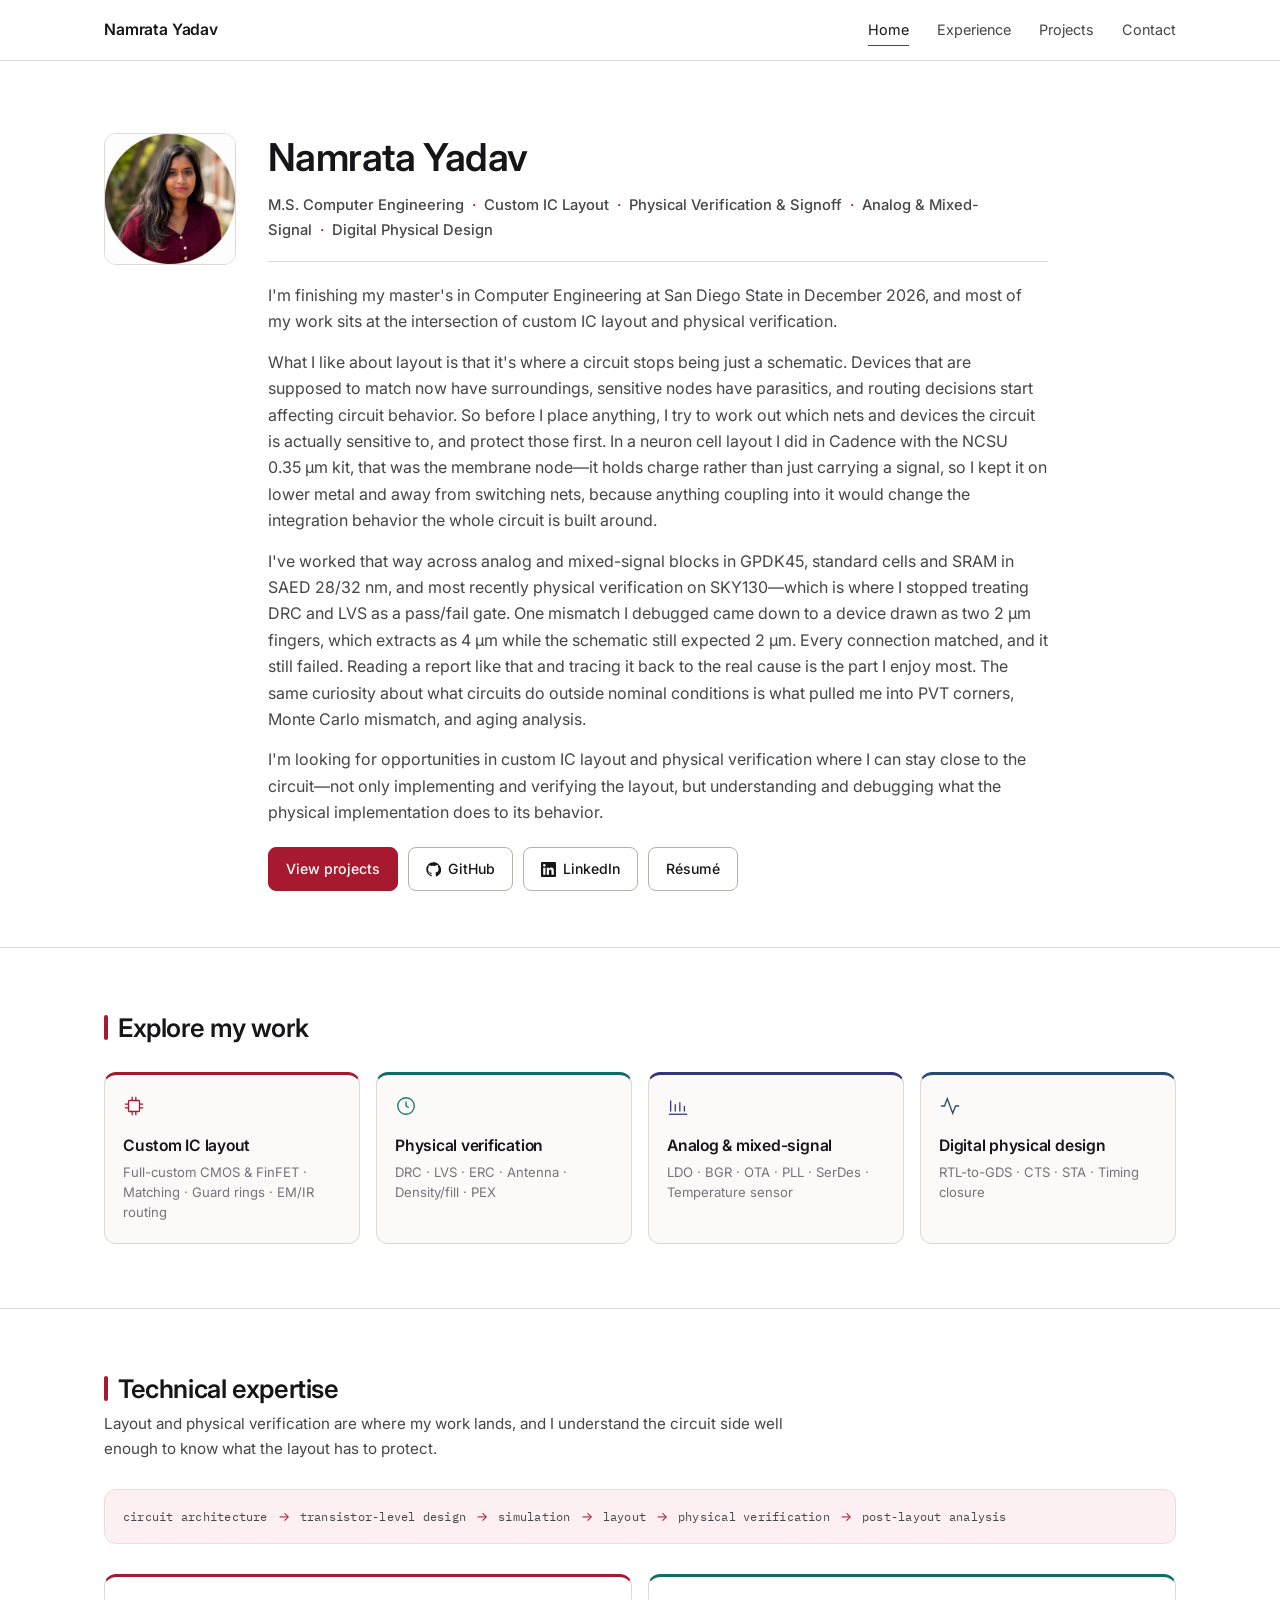
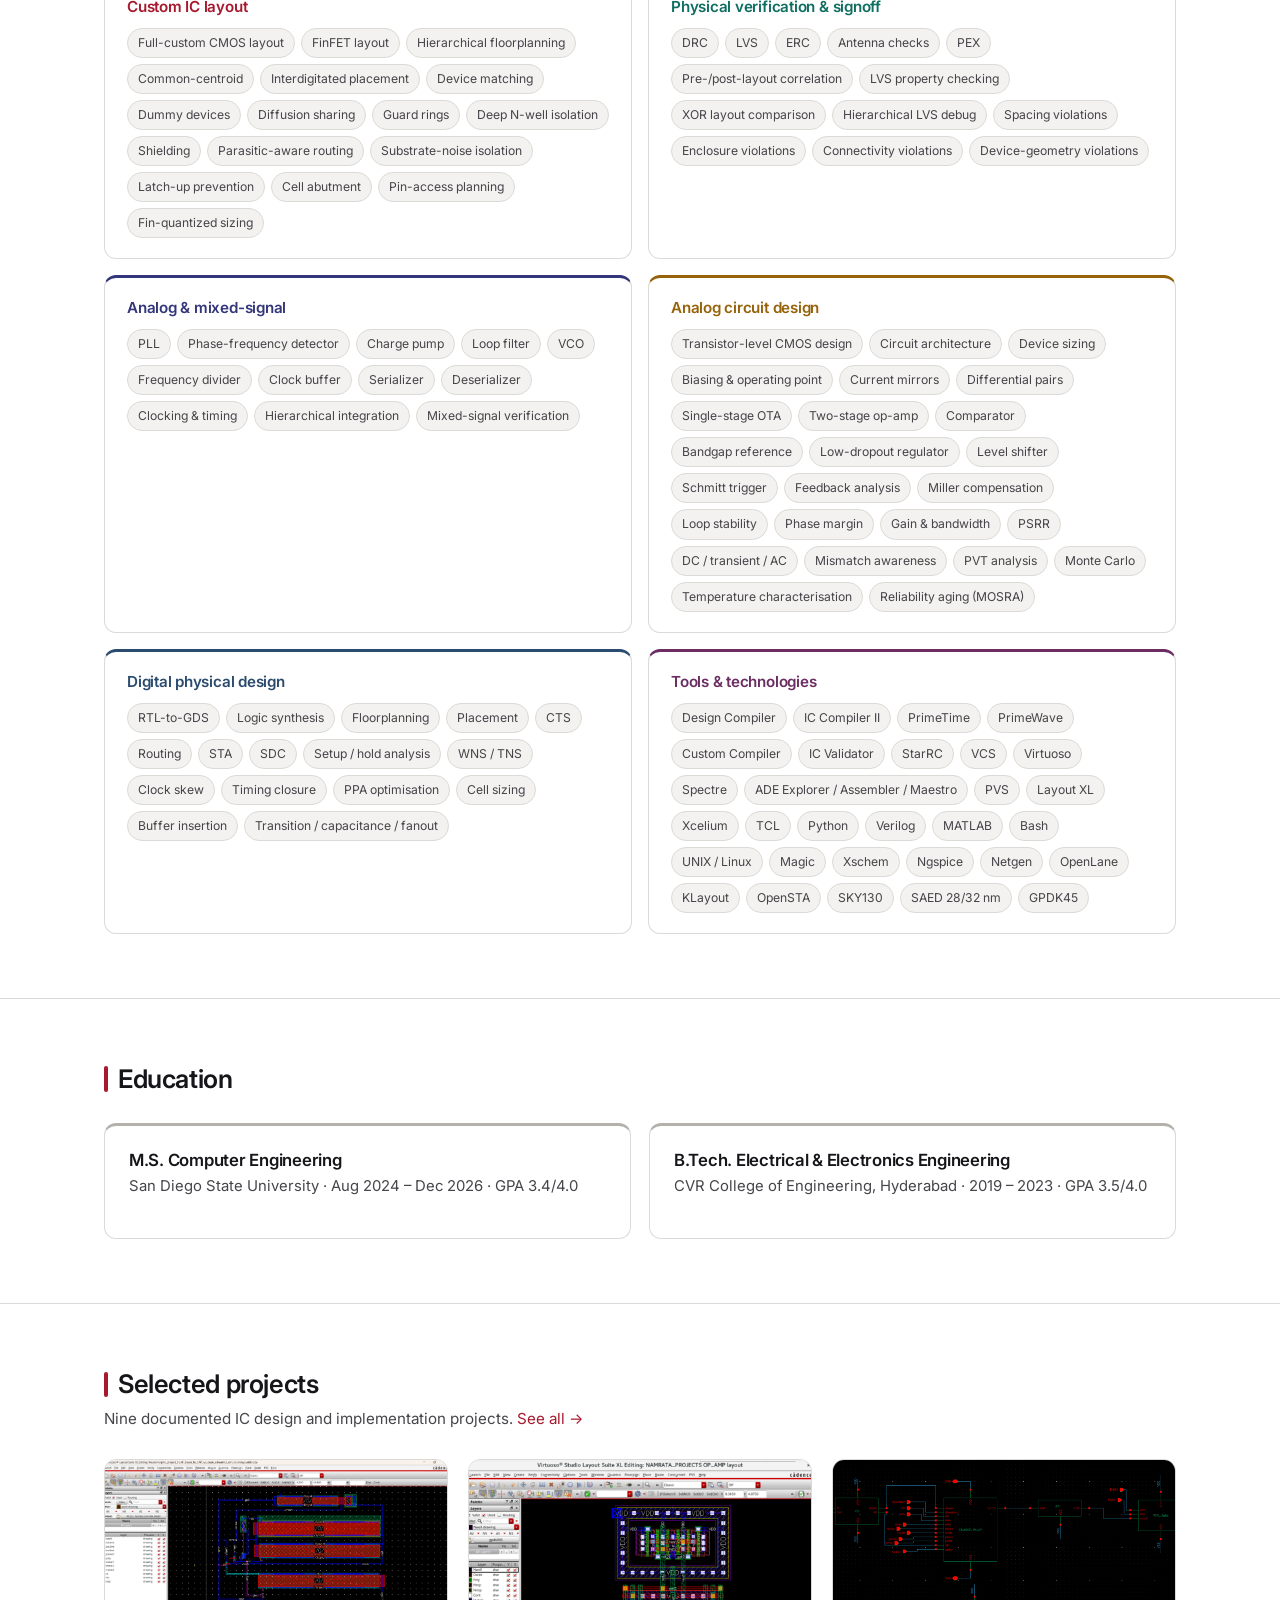
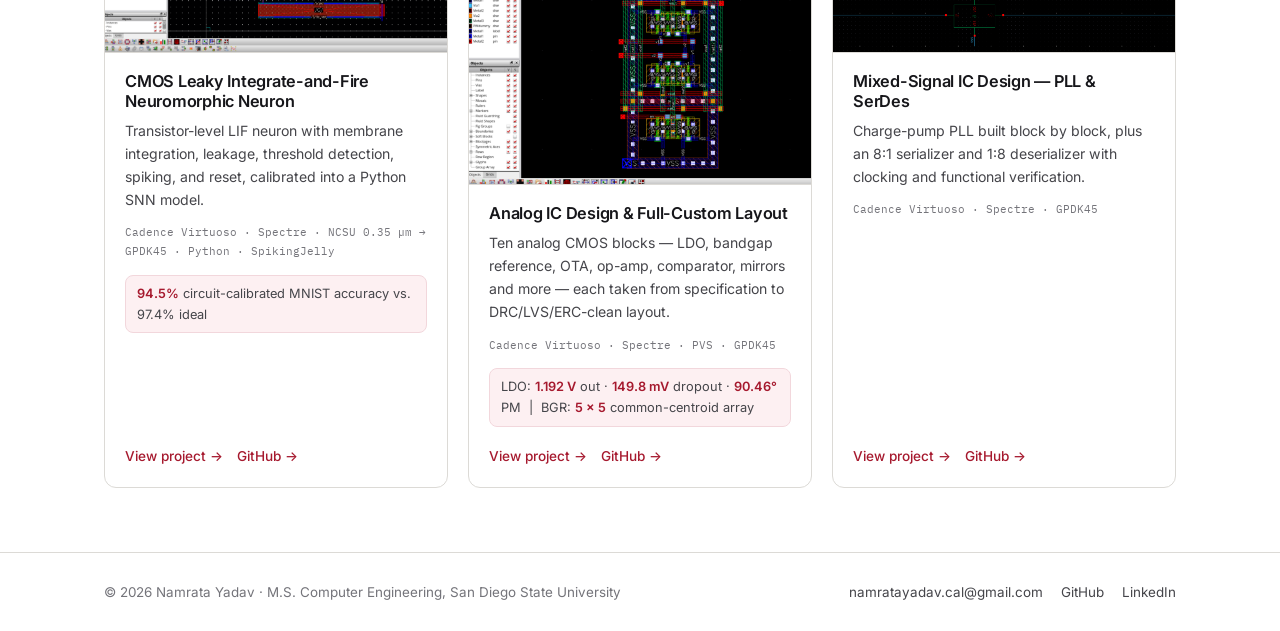
==== commit 001a994d: "Add files via upload" ====
--- a/index.html
+++ b/index.html
@@ -4,7 +4,7 @@
 <meta charset="utf-8">
 <meta name="viewport" content="width=device-width, initial-scale=1">
 <title>Namrata Yadav | Analog &amp; Mixed-Signal IC Design and Layout</title>
-<meta name="description" content="Transistor-level analog and mixed-signal CMOS design, full-custom layout, physical verification, device characterization, and reliability and aging analysis.">
+<meta name="description" content="Custom IC layout and physical verification &mdash; analog and mixed-signal blocks, standard cells and SRAM, and SKY130 DRC, extraction and LVS debugging.">
 <link rel="preconnect" href="https://fonts.googleapis.com">
 <link rel="preconnect" href="https://fonts.gstatic.com" crossorigin>
 <link href="https://fonts.googleapis.com/css2?family=Inter:wght@400;500;600&family=IBM+Plex+Mono:wght@400;500&display=swap" rel="stylesheet">
@@ -29,15 +29,26 @@
     <img class="photo" src="profile.jpg" alt="Namrata Yadav">
     <div>
       <h1>Namrata Yadav</h1>
-      <p class="hero-role">M.S. Computer Engineering<span>&middot;</span>Analog &amp; Mixed-Signal IC Design<span>&middot;</span>Custom Layout<span>&middot;</span>Failure Analysis &amp; Device Characterization<span>&middot;</span>Reliability</p>
-      <p class="lede">I design transistor-level analog and mixed-signal CMOS circuits and take them through
-      full-custom layout, physical verification, and post-layout characterization. Much of my work is diagnostic
-      &mdash; finding why a circuit deviates from expectation and tracing it back to sizing, parasitics, mismatch,
-      process variation, layout-dependent effects, or connectivity.</p>
-      <p class="lede"><strong>Recent focus:</strong> device reliability and aging analysis (NBTI, HCI, TDDB) in
-      Cadence ADE, and characterization across PVT corners and Monte Carlo mismatch.</p>
-      <p class="lede">Seeking entry-level roles in analog/mixed-signal layout, failure analysis, device
-      characterization, device debug, and physical design.</p>
+      <p class="hero-role">M.S. Computer Engineering<span>&middot;</span>Custom IC Layout<span>&middot;</span>Physical Verification &amp; Signoff<span>&middot;</span>Analog &amp; Mixed-Signal<span>&middot;</span>Digital Physical Design</p>
+      <p class="lede">I'm finishing my master's in Computer Engineering at San Diego State in December 2026, and
+      most of my work sits at the intersection of custom IC layout and physical verification.</p>
+      <p class="lede">What I like about layout is that it's where a circuit stops being just a schematic. Devices
+      that are supposed to match now have surroundings, sensitive nodes have parasitics, and routing decisions start
+      affecting circuit behavior. So before I place anything, I try to work out which nets and devices the circuit
+      is actually sensitive to, and protect those first. In a neuron cell layout I did in Cadence with the NCSU
+      0.35&nbsp;&micro;m kit, that was the membrane node&mdash;it holds charge rather than just carrying a signal,
+      so I kept it on lower metal and away from switching nets, because anything coupling into it would change the
+      integration behavior the whole circuit is built around.</p>
+      <p class="lede">I've worked that way across analog and mixed-signal blocks in GPDK45, standard cells and SRAM
+      in SAED 28/32&nbsp;nm, and most recently physical verification on SKY130&mdash;which is where I stopped
+      treating DRC and LVS as a pass/fail gate. One mismatch I debugged came down to a device drawn as two
+      2&nbsp;&micro;m fingers, which extracts as 4&nbsp;&micro;m while the schematic still expected
+      2&nbsp;&micro;m. Every connection matched, and it still failed. Reading a report like that and tracing it back
+      to the real cause is the part I enjoy most. The same curiosity about what circuits do outside nominal
+      conditions is what pulled me into PVT corners, Monte Carlo mismatch, and aging analysis.</p>
+      <p class="lede">I'm looking for opportunities in custom IC layout and physical verification where I can stay
+      close to the circuit&mdash;not only implementing and verifying the layout, but understanding and debugging
+      what the physical implementation does to its behavior.</p>
       <div class="btn-row">
         <a class="btn btn-primary" href="projects.html">View projects</a>
         <a class="btn" href="https://github.com/NamrataVLSI"><svg viewBox="0 0 24 24" aria-hidden="true"><path d="M12 .5C5.7.5.5 5.7.5 12c0 5.1 3.3 9.4 7.9 10.9.6.1.8-.2.8-.6v-2c-3.2.7-3.9-1.5-3.9-1.5-.5-1.3-1.3-1.7-1.3-1.7-1.1-.7.1-.7.1-.7 1.2.1 1.8 1.2 1.8 1.2 1 1.8 2.7 1.3 3.4 1.1-.3-.8-.4-1.3-.8-1.6-2.6-.3-5.3-1.3-5.3-5.7 0-1.3.5-2.3 1.2-3.1-.1-.3-.5-1.5.1-3.1 0 0 1-.3 3.3 1.2a11.4 11.4 0 0 1 6 0C17.9 4.6 18.9 5 18.9 5c.6 1.6.2 2.8.1 3.1.8.8 1.2 1.8 1.2 3.1 0 4.4-2.7 5.4-5.3 5.7.4.4.8 1.1.8 2.2v3.3c0 .3.2.7.8.6 4.6-1.5 7.9-5.8 7.9-10.9C23.5 5.7 18.3.5 12 .5z"/></svg> GitHub</a>
@@ -51,7 +62,7 @@
 <section class="section">
   <div class="wrap">
     <div class="section-head"><h2>Explore my work</h2></div>
-    <div class="explore-grid"><a class="explore-card a-crimson" href="projects.html"><div class="explore-icon"><svg viewBox="0 0 24 24"><path d="M2 12h4l3-8 6 16 3-8h4"/></svg></div><h3>Analog circuit design</h3><p>LDO &middot; BGR &middot; OTA &middot; Op-amp &middot; Comparator &middot; Temperature sensor</p></a><a class="explore-card a-teal" href="projects.html"><div class="explore-icon"><svg viewBox="0 0 24 24"><path d="M4 18V6M9 18V10M14 18V8M19 18v-6"/><path d="M2 21h20"/></svg></div><h3>Analog &amp; mixed-signal IC</h3><p>PLL &middot; SerDes &middot; Neuromorphic circuits</p></a><a class="explore-card a-indigo" href="projects.html"><div class="explore-icon"><svg viewBox="0 0 24 24"><rect x="6" y="6" width="12" height="12" rx="1"/><path d="M10 2v4M14 2v4M10 18v4M14 18v4M2 10h4M2 14h4M18 10h4M18 14h4"/></svg></div><h3>Custom IC layout</h3><p>Standard cells &middot; SRAM &middot; Full-custom CMOS &middot; FinFET &middot; DRC/LVS/PEX</p></a><a class="explore-card a-slate" href="projects.html"><div class="explore-icon"><svg viewBox="0 0 24 24"><circle cx="12" cy="12" r="9"/><path d="M12 7v5l3 2"/></svg></div><h3>Physical design</h3><p>RTL-to-GDS &middot; CTS &middot; STA &middot; Timing closure</p></a></div>
+    <div class="explore-grid"><a class="explore-card a-crimson" href="projects.html"><div class="explore-icon"><svg viewBox="0 0 24 24"><rect x="6" y="6" width="12" height="12" rx="1"/><path d="M10 2v4M14 2v4M10 18v4M14 18v4M2 10h4M2 14h4M18 10h4M18 14h4"/></svg></div><h3>Custom IC layout</h3><p>Full-custom CMOS &amp; FinFET &middot; Matching &middot; Guard rings &middot; EM/IR routing</p></a><a class="explore-card a-teal" href="projects.html"><div class="explore-icon"><svg viewBox="0 0 24 24"><circle cx="12" cy="12" r="9"/><path d="M12 7v5l3 2"/></svg></div><h3>Physical verification</h3><p>DRC &middot; LVS &middot; ERC &middot; Antenna &middot; Density/fill &middot; PEX</p></a><a class="explore-card a-indigo" href="projects.html"><div class="explore-icon"><svg viewBox="0 0 24 24"><path d="M4 18V6M9 18V10M14 18V8M19 18v-6"/><path d="M2 21h20"/></svg></div><h3>Analog &amp; mixed-signal</h3><p>LDO &middot; BGR &middot; OTA &middot; PLL &middot; SerDes &middot; Temperature sensor</p></a><a class="explore-card a-slate" href="projects.html"><div class="explore-icon"><svg viewBox="0 0 24 24"><path d="M2 12h4l3-8 6 16 3-8h4"/></svg></div><h3>Digital physical design</h3><p>RTL-to-GDS &middot; CTS &middot; STA &middot; Timing closure</p></a></div>
   </div>
 </section>
 
@@ -59,7 +70,7 @@
   <div class="wrap">
     <div class="section-head">
       <h2>Technical expertise</h2>
-      <p>My work spans the complete IC development flow rather than a single stage of it.</p>
+      <p>Layout and physical verification are where my work lands, and I understand the circuit side well enough to know what the layout has to protect.</p>
     </div>
     <div class="flow-rail">
       <span>circuit architecture</span><i>&rarr;</i>
@@ -69,7 +80,7 @@
       <span>physical verification</span><i>&rarr;</i>
       <span>post-layout analysis</span>
     </div>
-    <div class="skill-grid"><div class="skill-card a-crimson"><h3>Analog circuit design</h3><div class="chips"><span class="chip">Transistor-level CMOS design</span><span class="chip">Circuit architecture</span><span class="chip">Device sizing</span><span class="chip">Biasing &amp; operating point</span><span class="chip">Current mirrors</span><span class="chip">Differential pairs</span><span class="chip">Single-stage OTA</span><span class="chip">Two-stage op-amp</span><span class="chip">Comparator</span><span class="chip">Bandgap reference</span><span class="chip">Low-dropout regulator</span><span class="chip">Level shifter</span><span class="chip">Schmitt trigger</span><span class="chip">Feedback analysis</span><span class="chip">Miller compensation</span><span class="chip">Loop stability</span><span class="chip">Phase margin</span><span class="chip">Gain &amp; bandwidth</span><span class="chip">PSRR</span><span class="chip">DC / transient / AC</span><span class="chip">Mismatch awareness</span><span class="chip">PVT analysis</span><span class="chip">Monte Carlo</span><span class="chip">Temperature characterisation</span><span class="chip">Reliability aging (MOSRA)</span></div></div><div class="skill-card a-teal"><h3>Analog &amp; mixed-signal</h3><div class="chips"><span class="chip">PLL</span><span class="chip">Phase-frequency detector</span><span class="chip">Charge pump</span><span class="chip">Loop filter</span><span class="chip">VCO</span><span class="chip">Frequency divider</span><span class="chip">Clock buffer</span><span class="chip">Serializer</span><span class="chip">Deserializer</span><span class="chip">Clocking &amp; timing</span><span class="chip">Hierarchical integration</span><span class="chip">Mixed-signal verification</span></div></div><div class="skill-card a-indigo"><h3>Custom IC layout</h3><div class="chips"><span class="chip">Full-custom CMOS layout</span><span class="chip">FinFET layout</span><span class="chip">Hierarchical floorplanning</span><span class="chip">Common-centroid</span><span class="chip">Interdigitated placement</span><span class="chip">Device matching</span><span class="chip">Dummy devices</span><span class="chip">Diffusion sharing</span><span class="chip">Guard rings</span><span class="chip">Deep N-well isolation</span><span class="chip">Shielding</span><span class="chip">Parasitic-aware routing</span><span class="chip">Substrate-noise isolation</span><span class="chip">Latch-up prevention</span><span class="chip">Cell abutment</span><span class="chip">Pin-access planning</span><span class="chip">Fin-quantized sizing</span></div></div><div class="skill-card a-amber"><h3>Physical verification &amp; signoff</h3><div class="chips"><span class="chip">DRC</span><span class="chip">LVS</span><span class="chip">ERC</span><span class="chip">Antenna checks</span><span class="chip">PEX</span><span class="chip">Pre-/post-layout correlation</span><span class="chip">LVS property checking</span><span class="chip">XOR layout comparison</span><span class="chip">Hierarchical LVS debug</span><span class="chip">Spacing violations</span><span class="chip">Enclosure violations</span><span class="chip">Connectivity violations</span><span class="chip">Device-geometry violations</span></div></div><div class="skill-card a-slate"><h3>Digital physical design</h3><div class="chips"><span class="chip">RTL-to-GDS</span><span class="chip">Logic synthesis</span><span class="chip">Floorplanning</span><span class="chip">Placement</span><span class="chip">CTS</span><span class="chip">Routing</span><span class="chip">STA</span><span class="chip">SDC</span><span class="chip">Setup / hold analysis</span><span class="chip">WNS / TNS</span><span class="chip">Clock skew</span><span class="chip">Timing closure</span><span class="chip">PPA optimisation</span><span class="chip">Cell sizing</span><span class="chip">Buffer insertion</span><span class="chip">Transition / capacitance / fanout</span></div></div><div class="skill-card a-plum"><h3>Tools &amp; technologies</h3><div class="chips"><span class="chip">Design Compiler</span><span class="chip">IC Compiler II</span><span class="chip">PrimeTime</span><span class="chip">PrimeWave</span><span class="chip">Custom Compiler</span><span class="chip">IC Validator</span><span class="chip">StarRC</span><span class="chip">VCS</span><span class="chip">Virtuoso</span><span class="chip">Spectre</span><span class="chip">ADE Explorer / Assembler / Maestro</span><span class="chip">PVS</span><span class="chip">Layout XL</span><span class="chip">Xcelium</span><span class="chip">TCL</span><span class="chip">Python</span><span class="chip">Verilog</span><span class="chip">MATLAB</span><span class="chip">Bash</span><span class="chip">UNIX / Linux</span><span class="chip">Magic</span><span class="chip">Xschem</span><span class="chip">Ngspice</span><span class="chip">Netgen</span><span class="chip">OpenLane</span><span class="chip">KLayout</span><span class="chip">OpenSTA</span><span class="chip">SKY130</span><span class="chip">SAED 28/32 nm</span><span class="chip">GPDK45</span></div></div></div>
+    <div class="skill-grid"><div class="skill-card a-crimson"><h3>Custom IC layout</h3><div class="chips"><span class="chip">Full-custom CMOS layout</span><span class="chip">FinFET layout</span><span class="chip">Hierarchical floorplanning</span><span class="chip">Common-centroid</span><span class="chip">Interdigitated placement</span><span class="chip">Device matching</span><span class="chip">Dummy devices</span><span class="chip">Diffusion sharing</span><span class="chip">Guard rings</span><span class="chip">Deep N-well isolation</span><span class="chip">Shielding</span><span class="chip">Parasitic-aware routing</span><span class="chip">Substrate-noise isolation</span><span class="chip">Latch-up prevention</span><span class="chip">Cell abutment</span><span class="chip">Pin-access planning</span><span class="chip">Fin-quantized sizing</span></div></div><div class="skill-card a-teal"><h3>Physical verification &amp; signoff</h3><div class="chips"><span class="chip">DRC</span><span class="chip">LVS</span><span class="chip">ERC</span><span class="chip">Antenna checks</span><span class="chip">PEX</span><span class="chip">Pre-/post-layout correlation</span><span class="chip">LVS property checking</span><span class="chip">XOR layout comparison</span><span class="chip">Hierarchical LVS debug</span><span class="chip">Spacing violations</span><span class="chip">Enclosure violations</span><span class="chip">Connectivity violations</span><span class="chip">Device-geometry violations</span></div></div><div class="skill-card a-indigo"><h3>Analog &amp; mixed-signal</h3><div class="chips"><span class="chip">PLL</span><span class="chip">Phase-frequency detector</span><span class="chip">Charge pump</span><span class="chip">Loop filter</span><span class="chip">VCO</span><span class="chip">Frequency divider</span><span class="chip">Clock buffer</span><span class="chip">Serializer</span><span class="chip">Deserializer</span><span class="chip">Clocking &amp; timing</span><span class="chip">Hierarchical integration</span><span class="chip">Mixed-signal verification</span></div></div><div class="skill-card a-amber"><h3>Analog circuit design</h3><div class="chips"><span class="chip">Transistor-level CMOS design</span><span class="chip">Circuit architecture</span><span class="chip">Device sizing</span><span class="chip">Biasing &amp; operating point</span><span class="chip">Current mirrors</span><span class="chip">Differential pairs</span><span class="chip">Single-stage OTA</span><span class="chip">Two-stage op-amp</span><span class="chip">Comparator</span><span class="chip">Bandgap reference</span><span class="chip">Low-dropout regulator</span><span class="chip">Level shifter</span><span class="chip">Schmitt trigger</span><span class="chip">Feedback analysis</span><span class="chip">Miller compensation</span><span class="chip">Loop stability</span><span class="chip">Phase margin</span><span class="chip">Gain &amp; bandwidth</span><span class="chip">PSRR</span><span class="chip">DC / transient / AC</span><span class="chip">Mismatch awareness</span><span class="chip">PVT analysis</span><span class="chip">Monte Carlo</span><span class="chip">Temperature characterisation</span><span class="chip">Reliability aging (MOSRA)</span></div></div><div class="skill-card a-slate"><h3>Digital physical design</h3><div class="chips"><span class="chip">RTL-to-GDS</span><span class="chip">Logic synthesis</span><span class="chip">Floorplanning</span><span class="chip">Placement</span><span class="chip">CTS</span><span class="chip">Routing</span><span class="chip">STA</span><span class="chip">SDC</span><span class="chip">Setup / hold analysis</span><span class="chip">WNS / TNS</span><span class="chip">Clock skew</span><span class="chip">Timing closure</span><span class="chip">PPA optimisation</span><span class="chip">Cell sizing</span><span class="chip">Buffer insertion</span><span class="chip">Transition / capacitance / fanout</span></div></div><div class="skill-card a-plum"><h3>Tools &amp; technologies</h3><div class="chips"><span class="chip">Design Compiler</span><span class="chip">IC Compiler II</span><span class="chip">PrimeTime</span><span class="chip">PrimeWave</span><span class="chip">Custom Compiler</span><span class="chip">IC Validator</span><span class="chip">StarRC</span><span class="chip">VCS</span><span class="chip">Virtuoso</span><span class="chip">Spectre</span><span class="chip">ADE Explorer / Assembler / Maestro</span><span class="chip">PVS</span><span class="chip">Layout XL</span><span class="chip">Xcelium</span><span class="chip">TCL</span><span class="chip">Python</span><span class="chip">Verilog</span><span class="chip">MATLAB</span><span class="chip">Bash</span><span class="chip">UNIX / Linux</span><span class="chip">Magic</span><span class="chip">Xschem</span><span class="chip">Ngspice</span><span class="chip">Netgen</span><span class="chip">OpenLane</span><span class="chip">KLayout</span><span class="chip">OpenSTA</span><span class="chip">SKY130</span><span class="chip">SAED 28/32 nm</span><span class="chip">GPDK45</span></div></div></div>
   </div>
 </section>
 
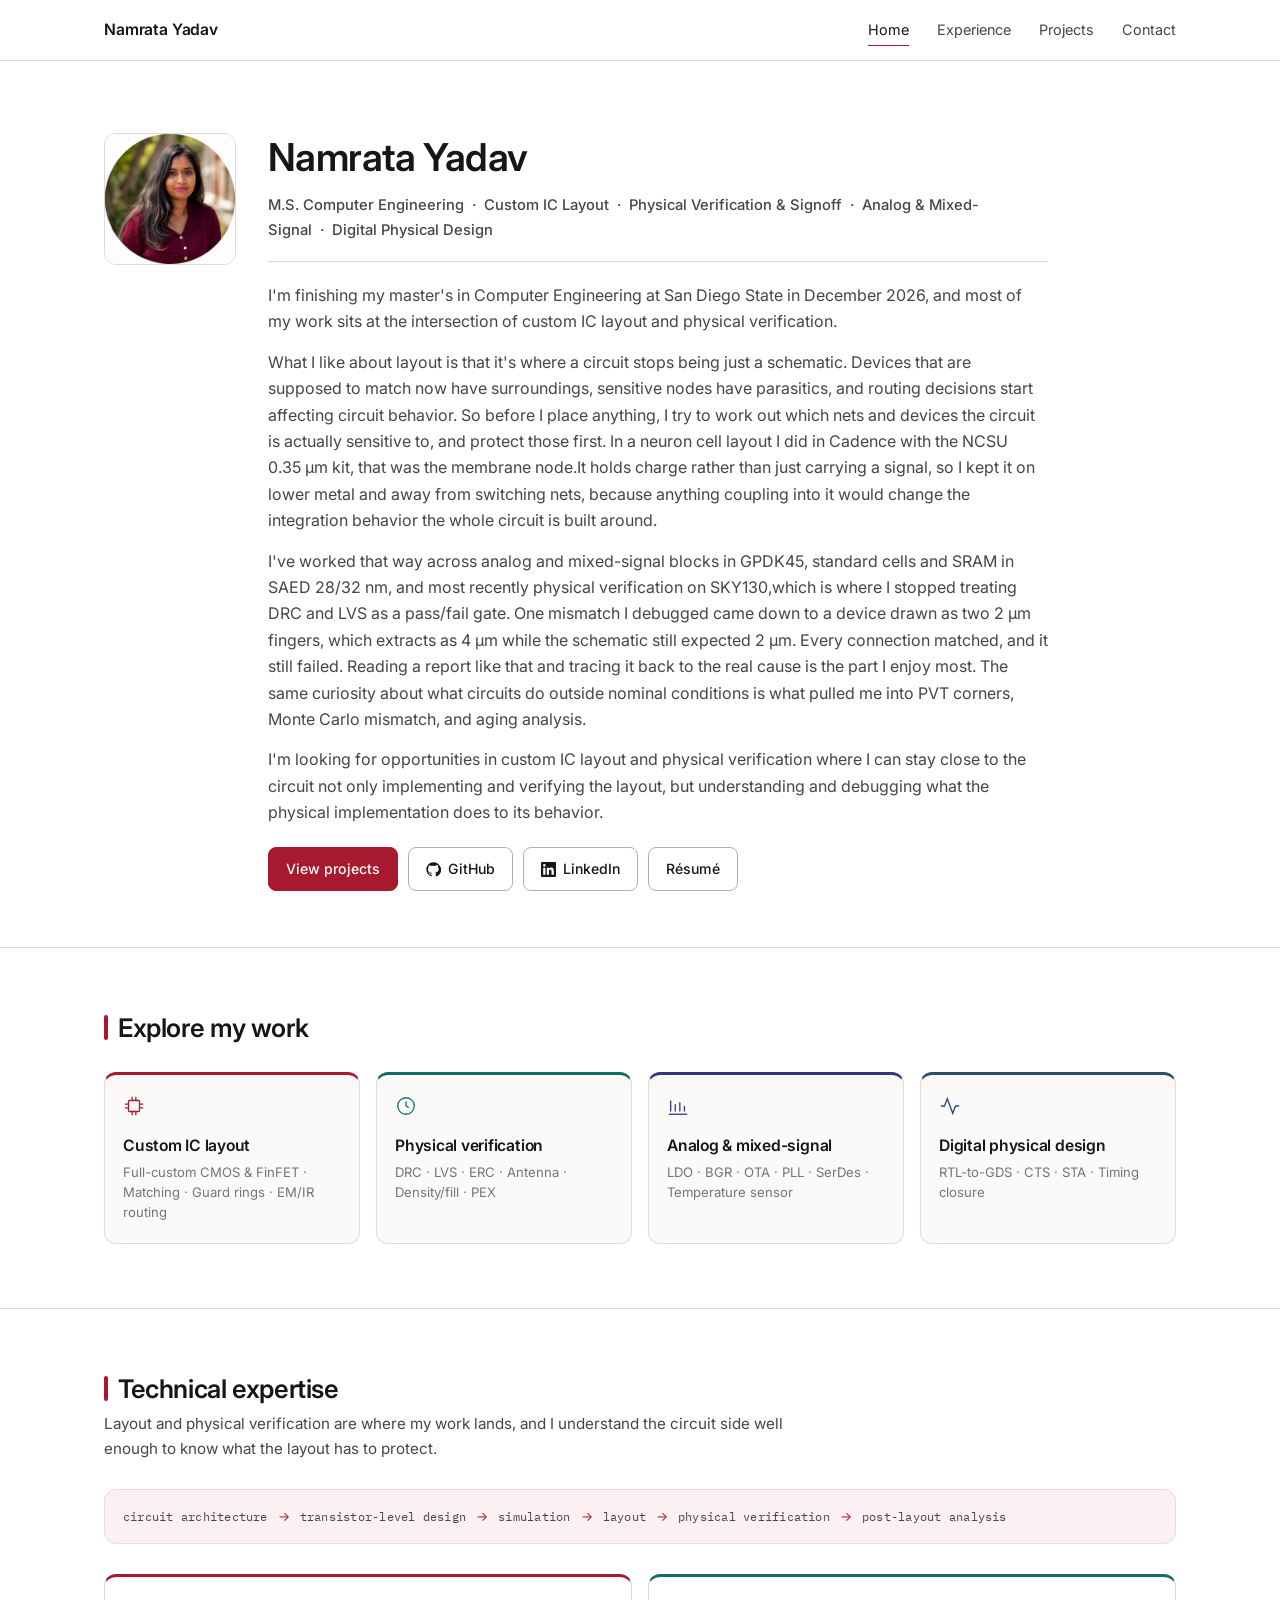
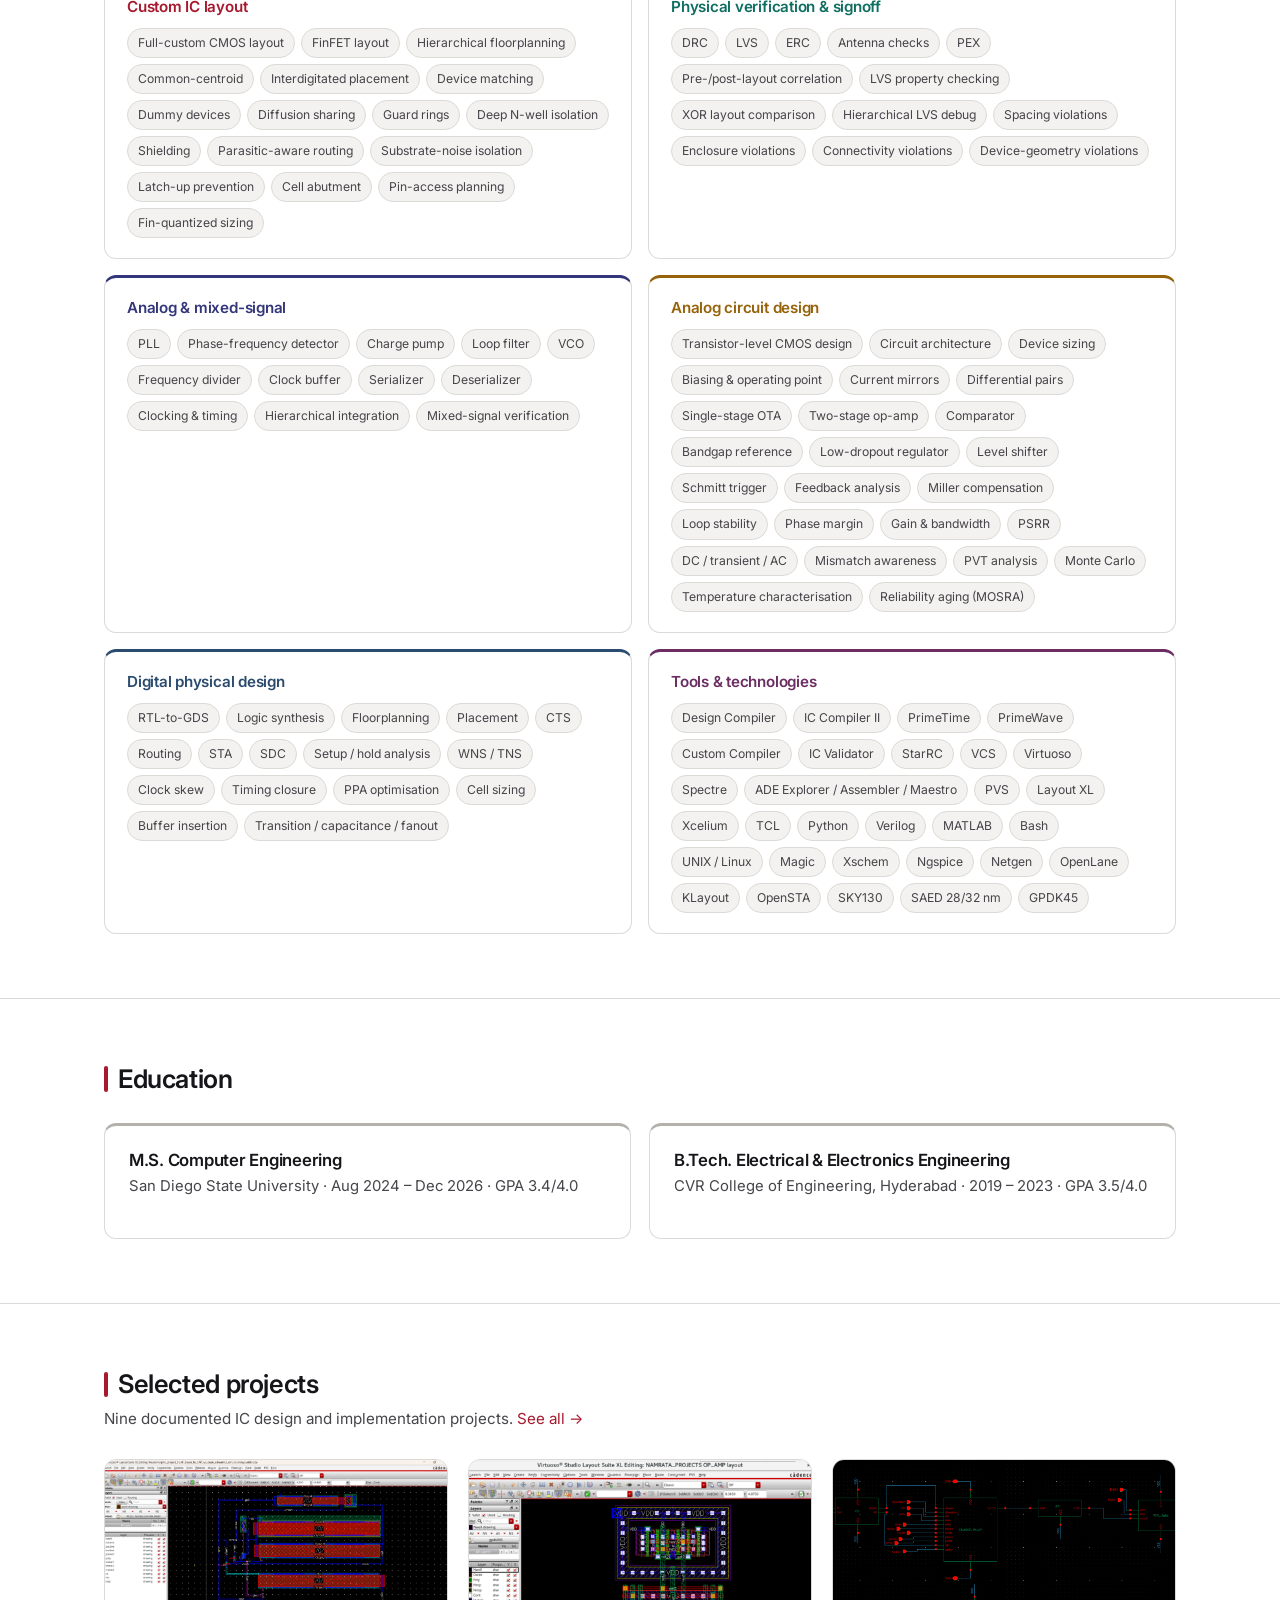
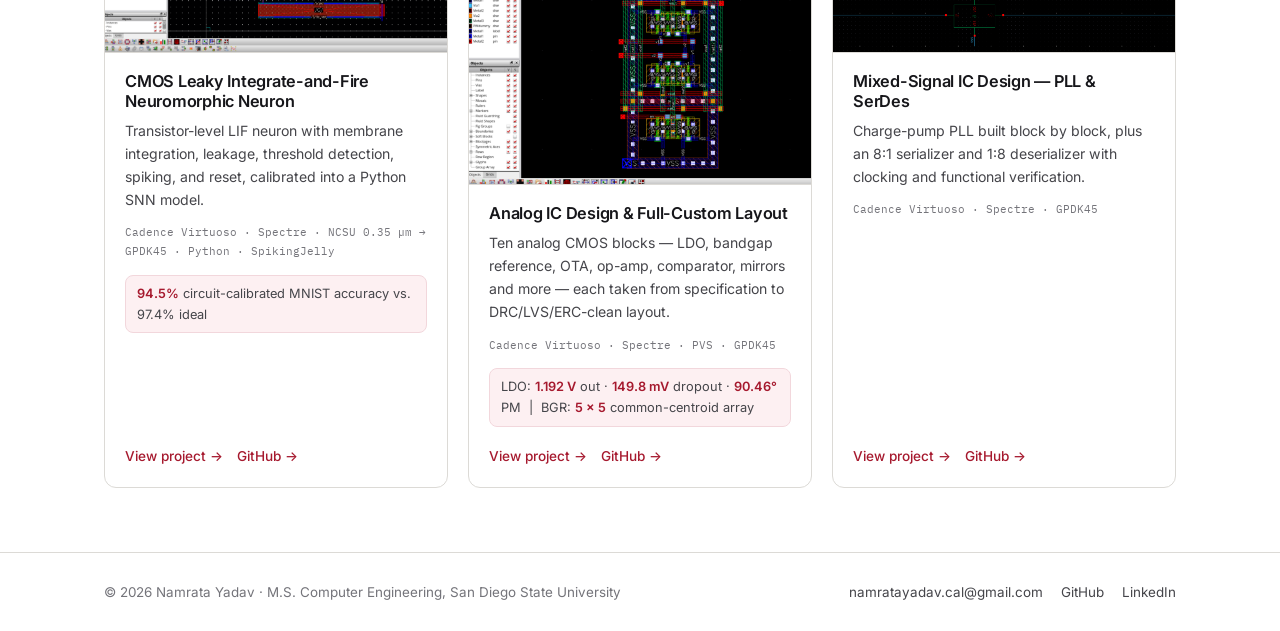
==== commit b7f59f00: "Update index.html" ====
--- a/index.html
+++ b/index.html
@@ -36,18 +36,18 @@
       that are supposed to match now have surroundings, sensitive nodes have parasitics, and routing decisions start
       affecting circuit behavior. So before I place anything, I try to work out which nets and devices the circuit
       is actually sensitive to, and protect those first. In a neuron cell layout I did in Cadence with the NCSU
-      0.35&nbsp;&micro;m kit, that was the membrane node&mdash;it holds charge rather than just carrying a signal,
+      0.35&nbsp;&micro;m kit, that was the membrane node.It holds charge rather than just carrying a signal,
       so I kept it on lower metal and away from switching nets, because anything coupling into it would change the
       integration behavior the whole circuit is built around.</p>
       <p class="lede">I've worked that way across analog and mixed-signal blocks in GPDK45, standard cells and SRAM
-      in SAED 28/32&nbsp;nm, and most recently physical verification on SKY130&mdash;which is where I stopped
+      in SAED 28/32&nbsp;nm, and most recently physical verification on SKY130,which is where I stopped
       treating DRC and LVS as a pass/fail gate. One mismatch I debugged came down to a device drawn as two
       2&nbsp;&micro;m fingers, which extracts as 4&nbsp;&micro;m while the schematic still expected
       2&nbsp;&micro;m. Every connection matched, and it still failed. Reading a report like that and tracing it back
       to the real cause is the part I enjoy most. The same curiosity about what circuits do outside nominal
       conditions is what pulled me into PVT corners, Monte Carlo mismatch, and aging analysis.</p>
       <p class="lede">I'm looking for opportunities in custom IC layout and physical verification where I can stay
-      close to the circuit&mdash;not only implementing and verifying the layout, but understanding and debugging
+      close to the circuit not only implementing and verifying the layout, but understanding and debugging
       what the physical implementation does to its behavior.</p>
       <div class="btn-row">
         <a class="btn btn-primary" href="projects.html">View projects</a>
